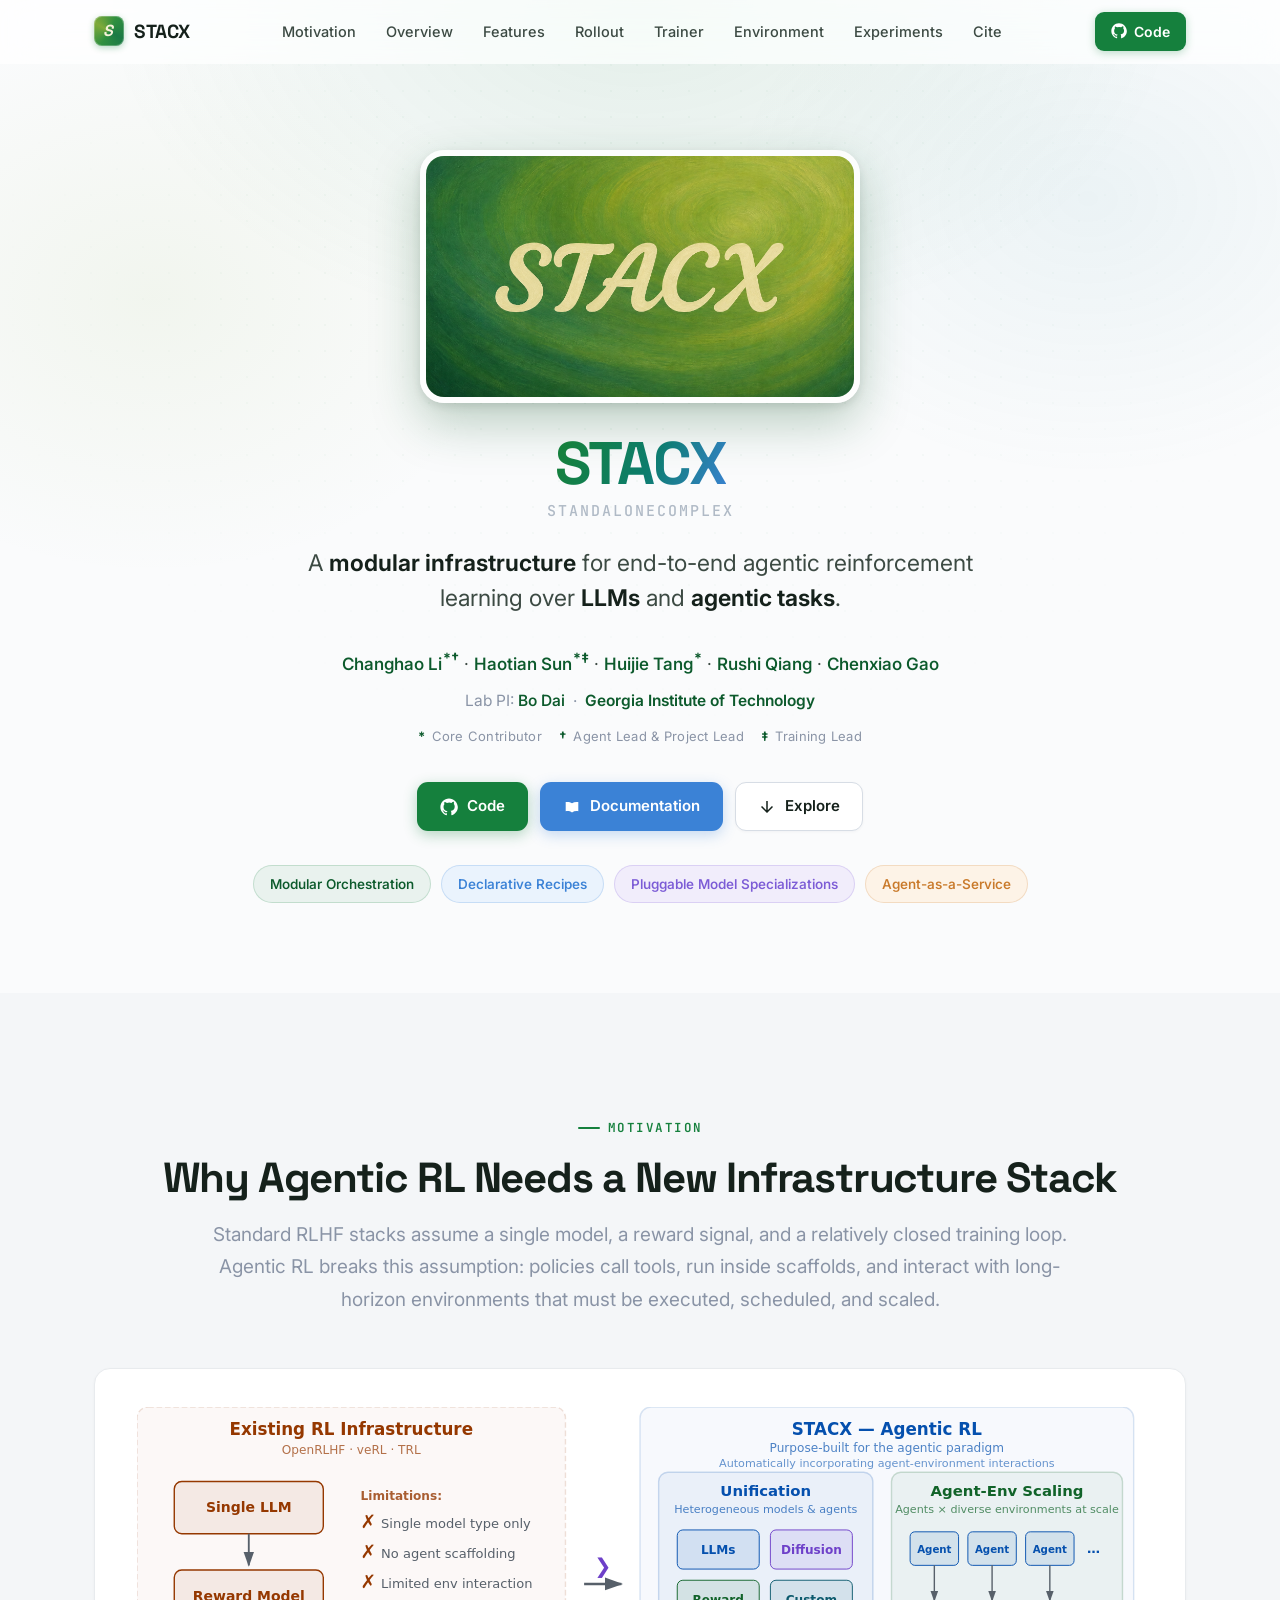
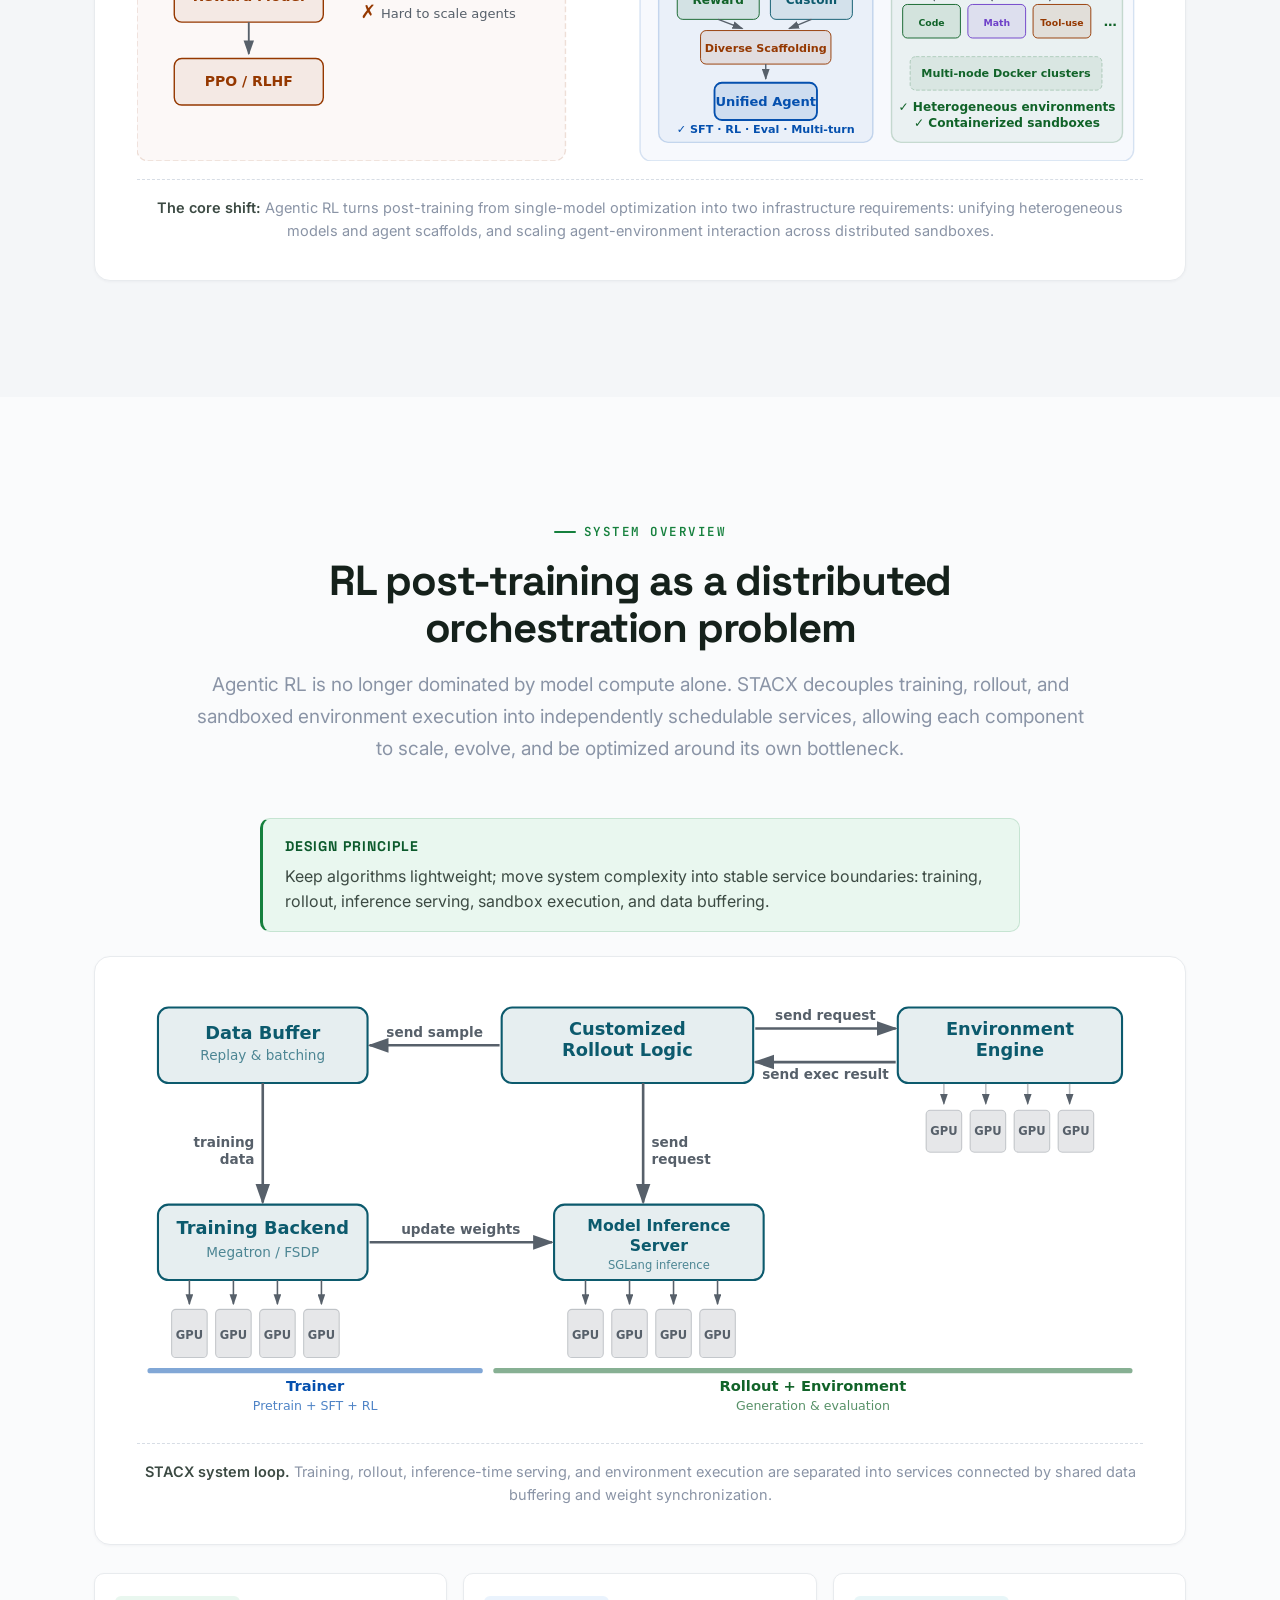
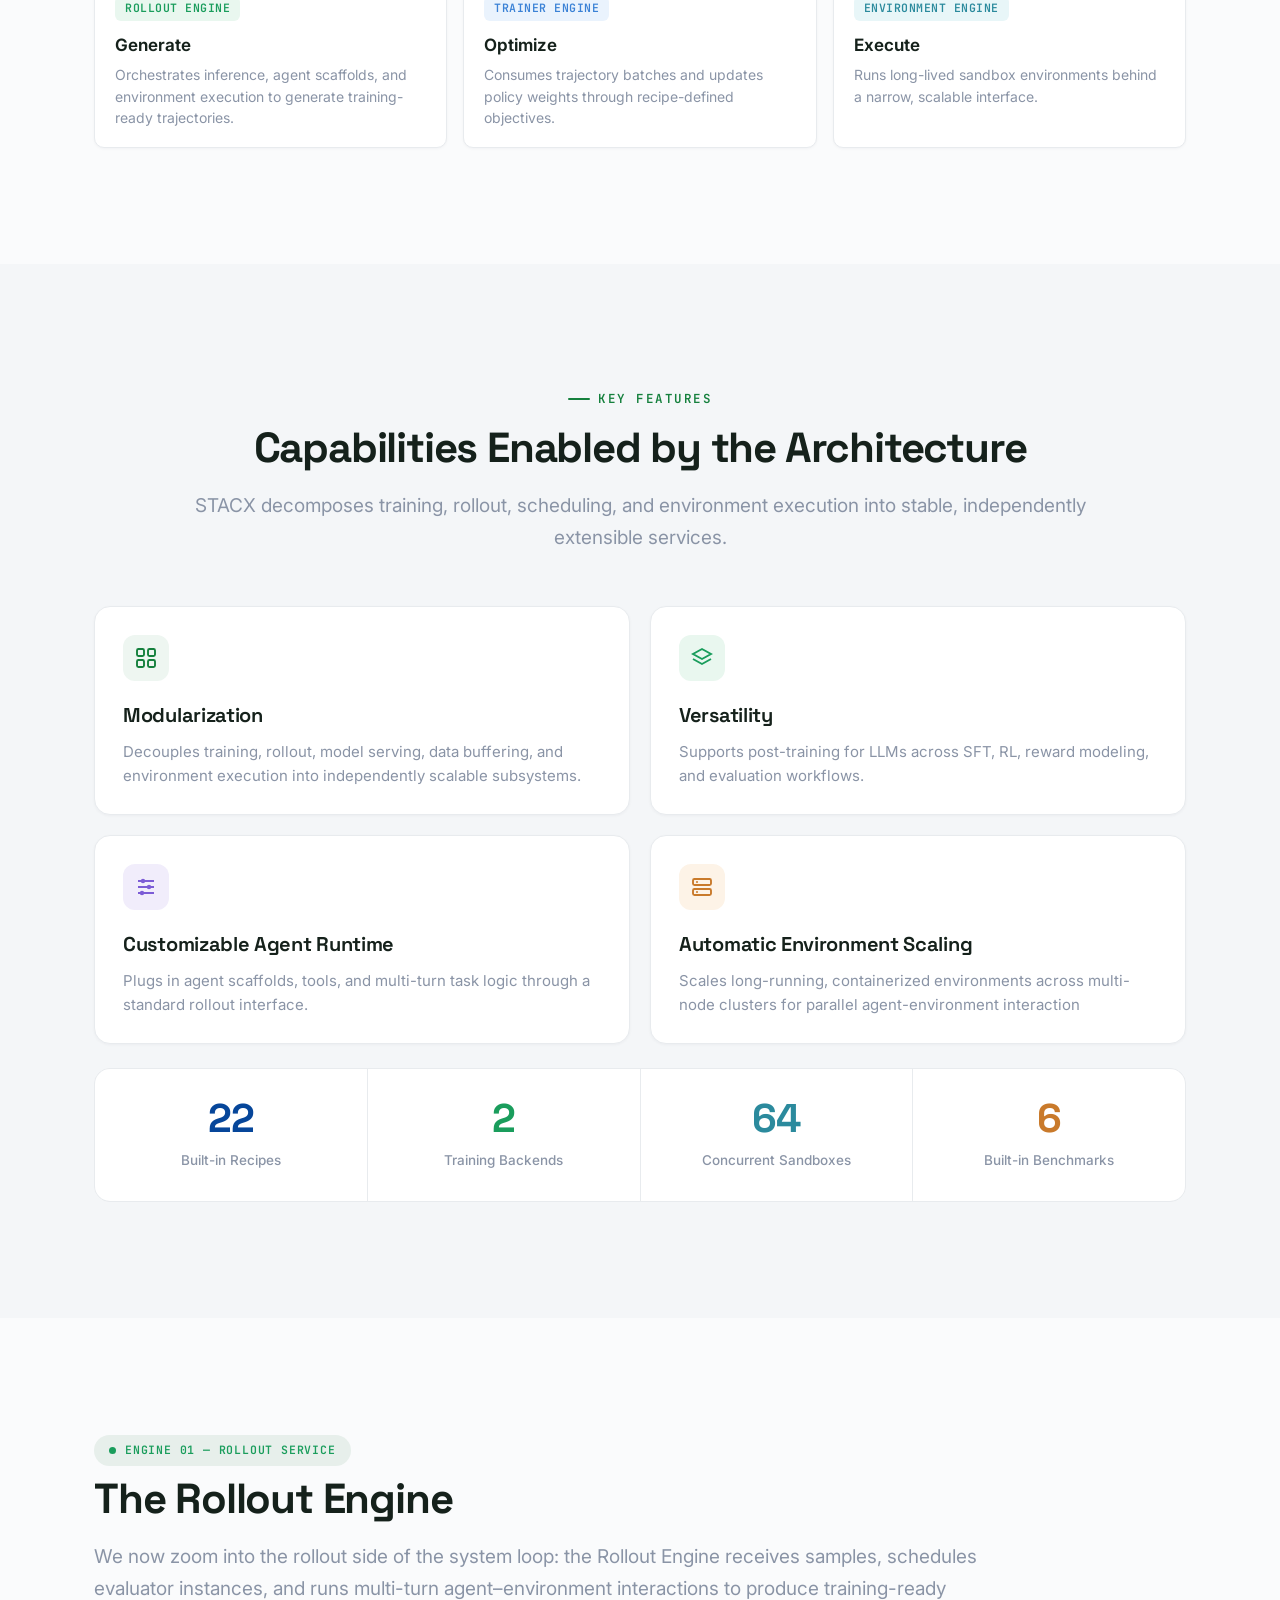
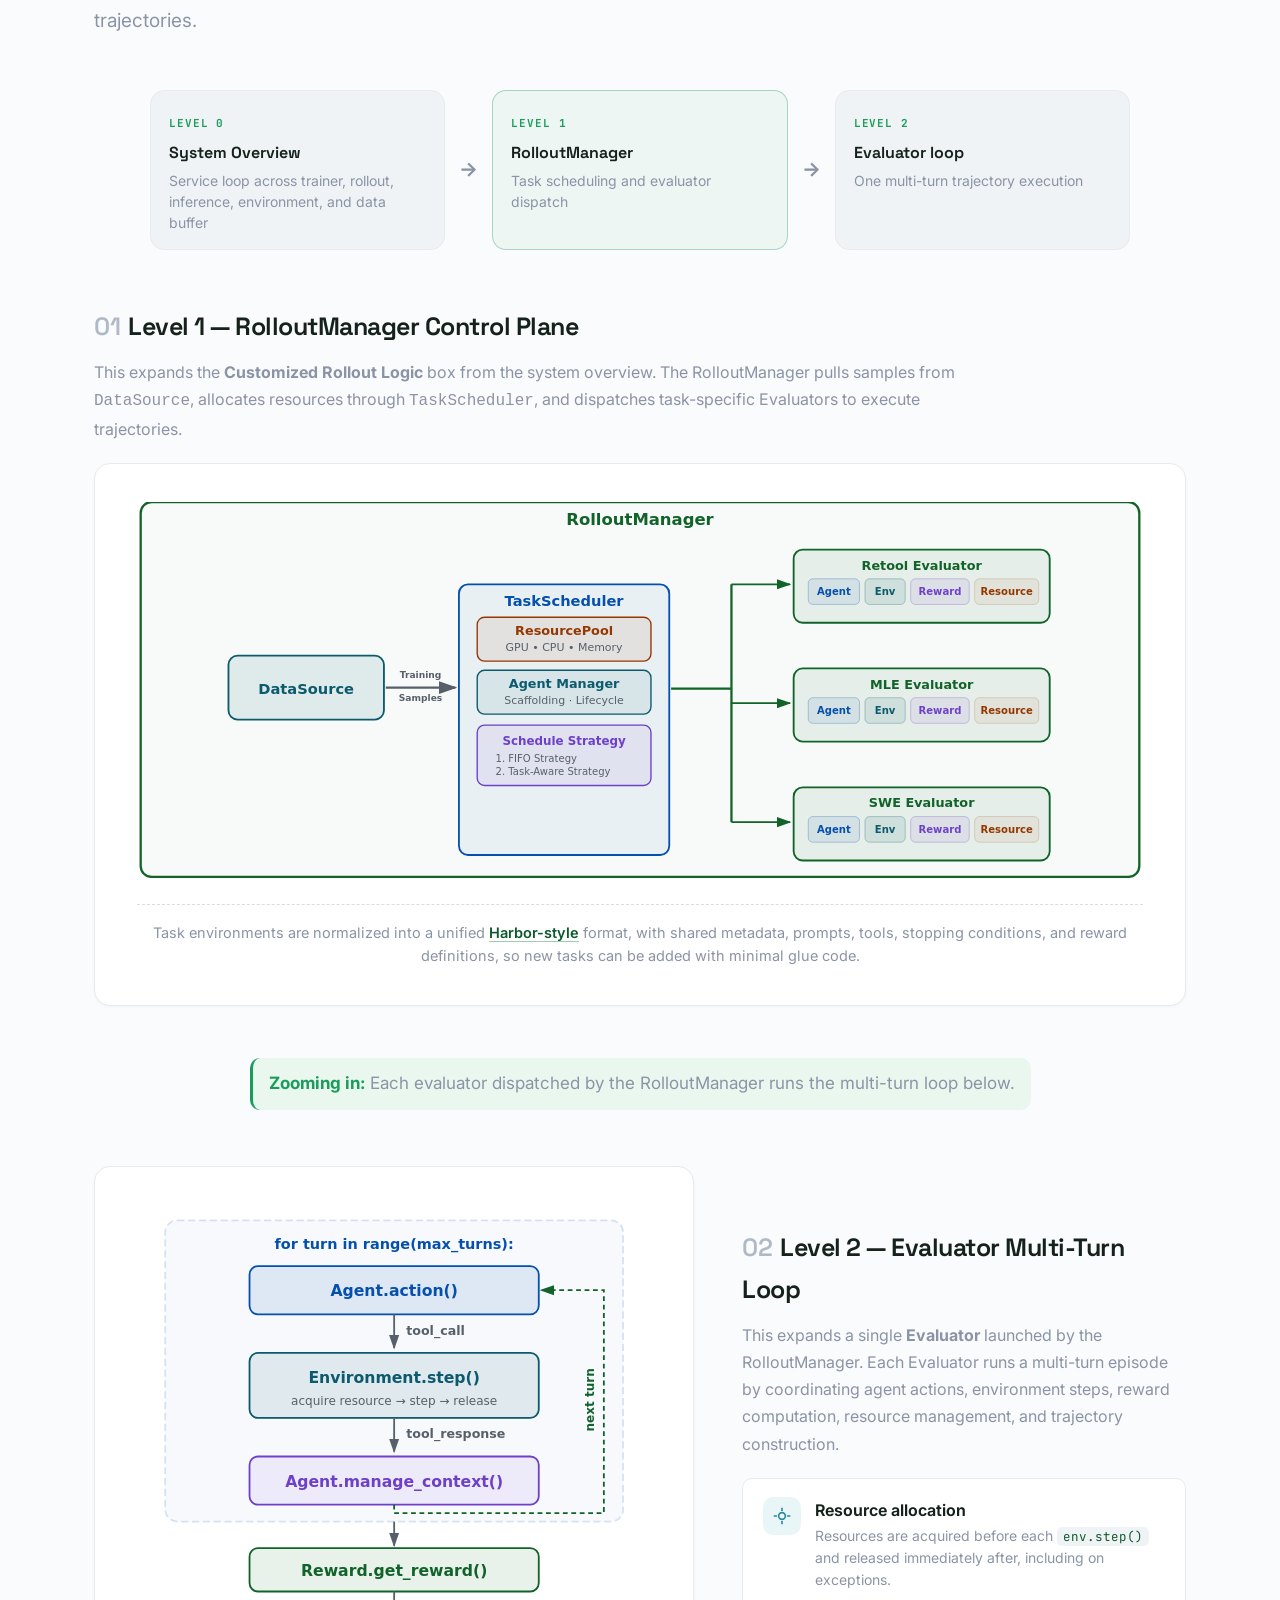
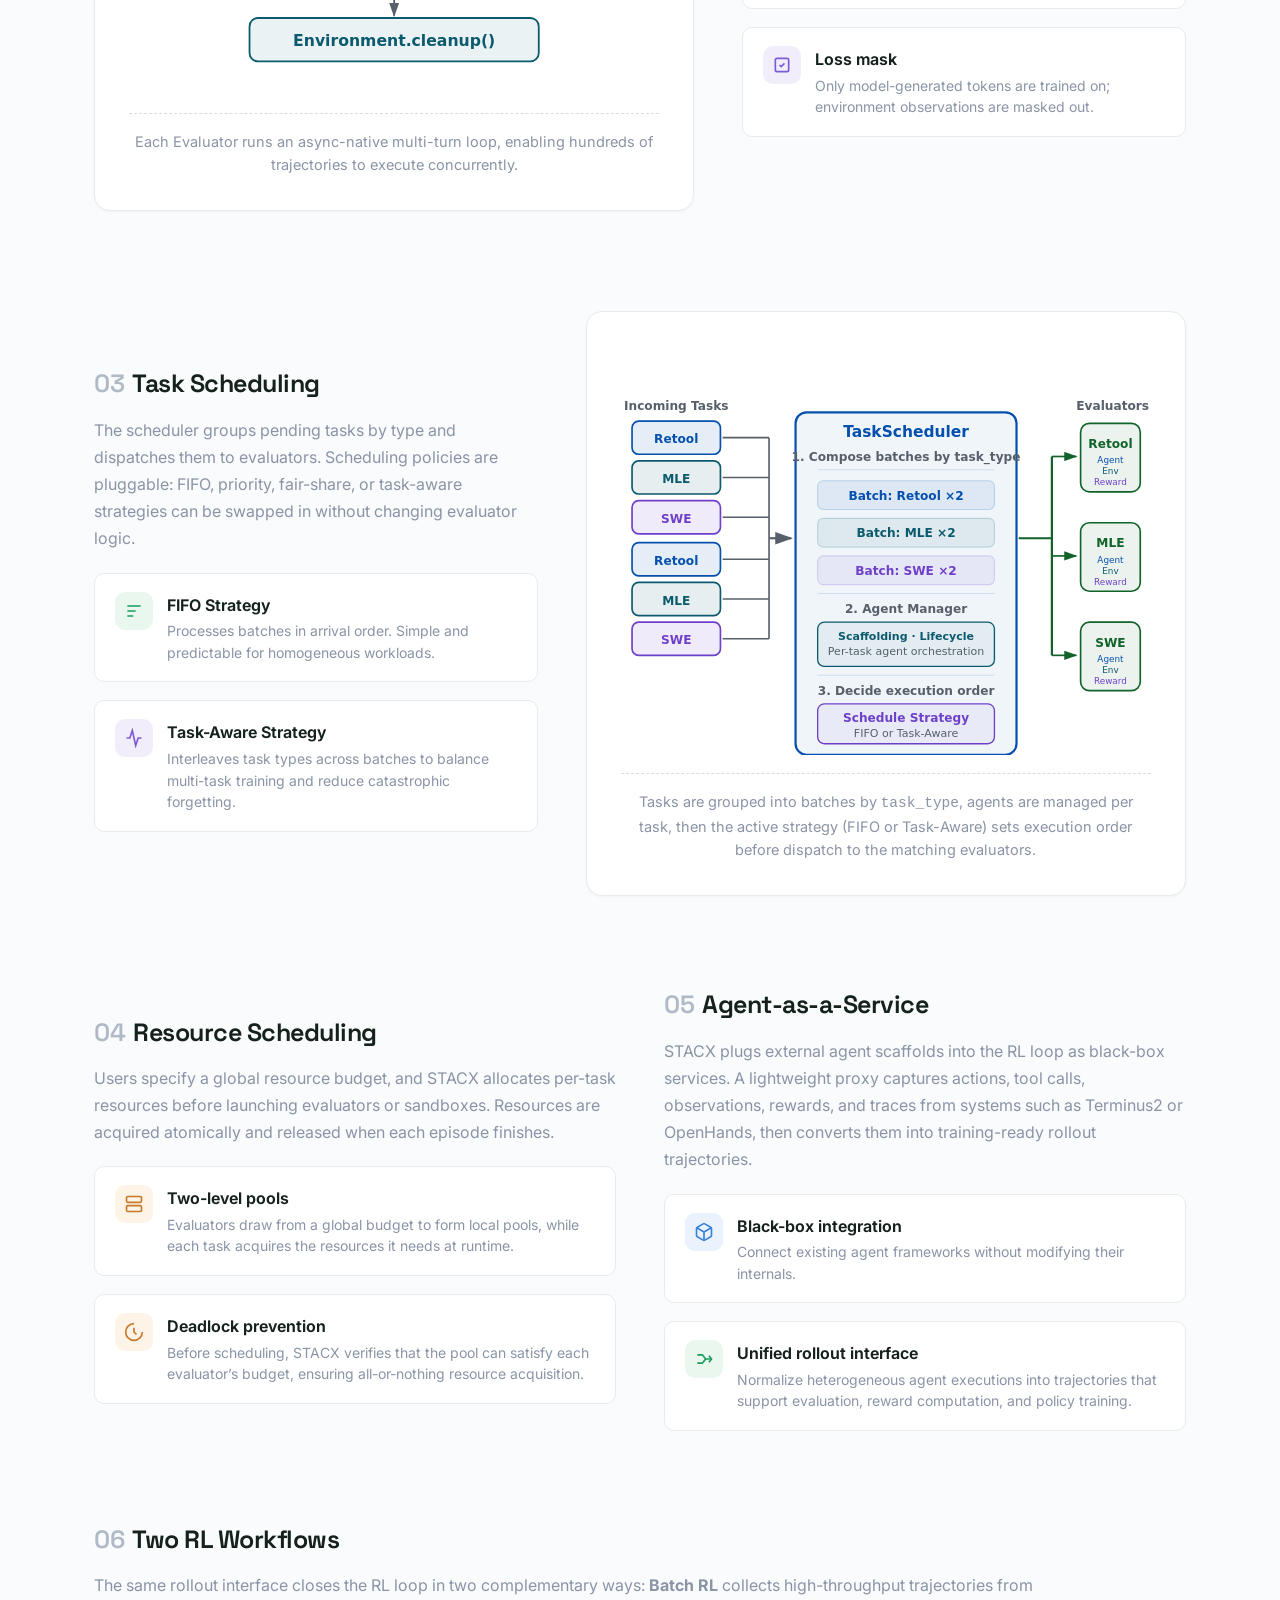
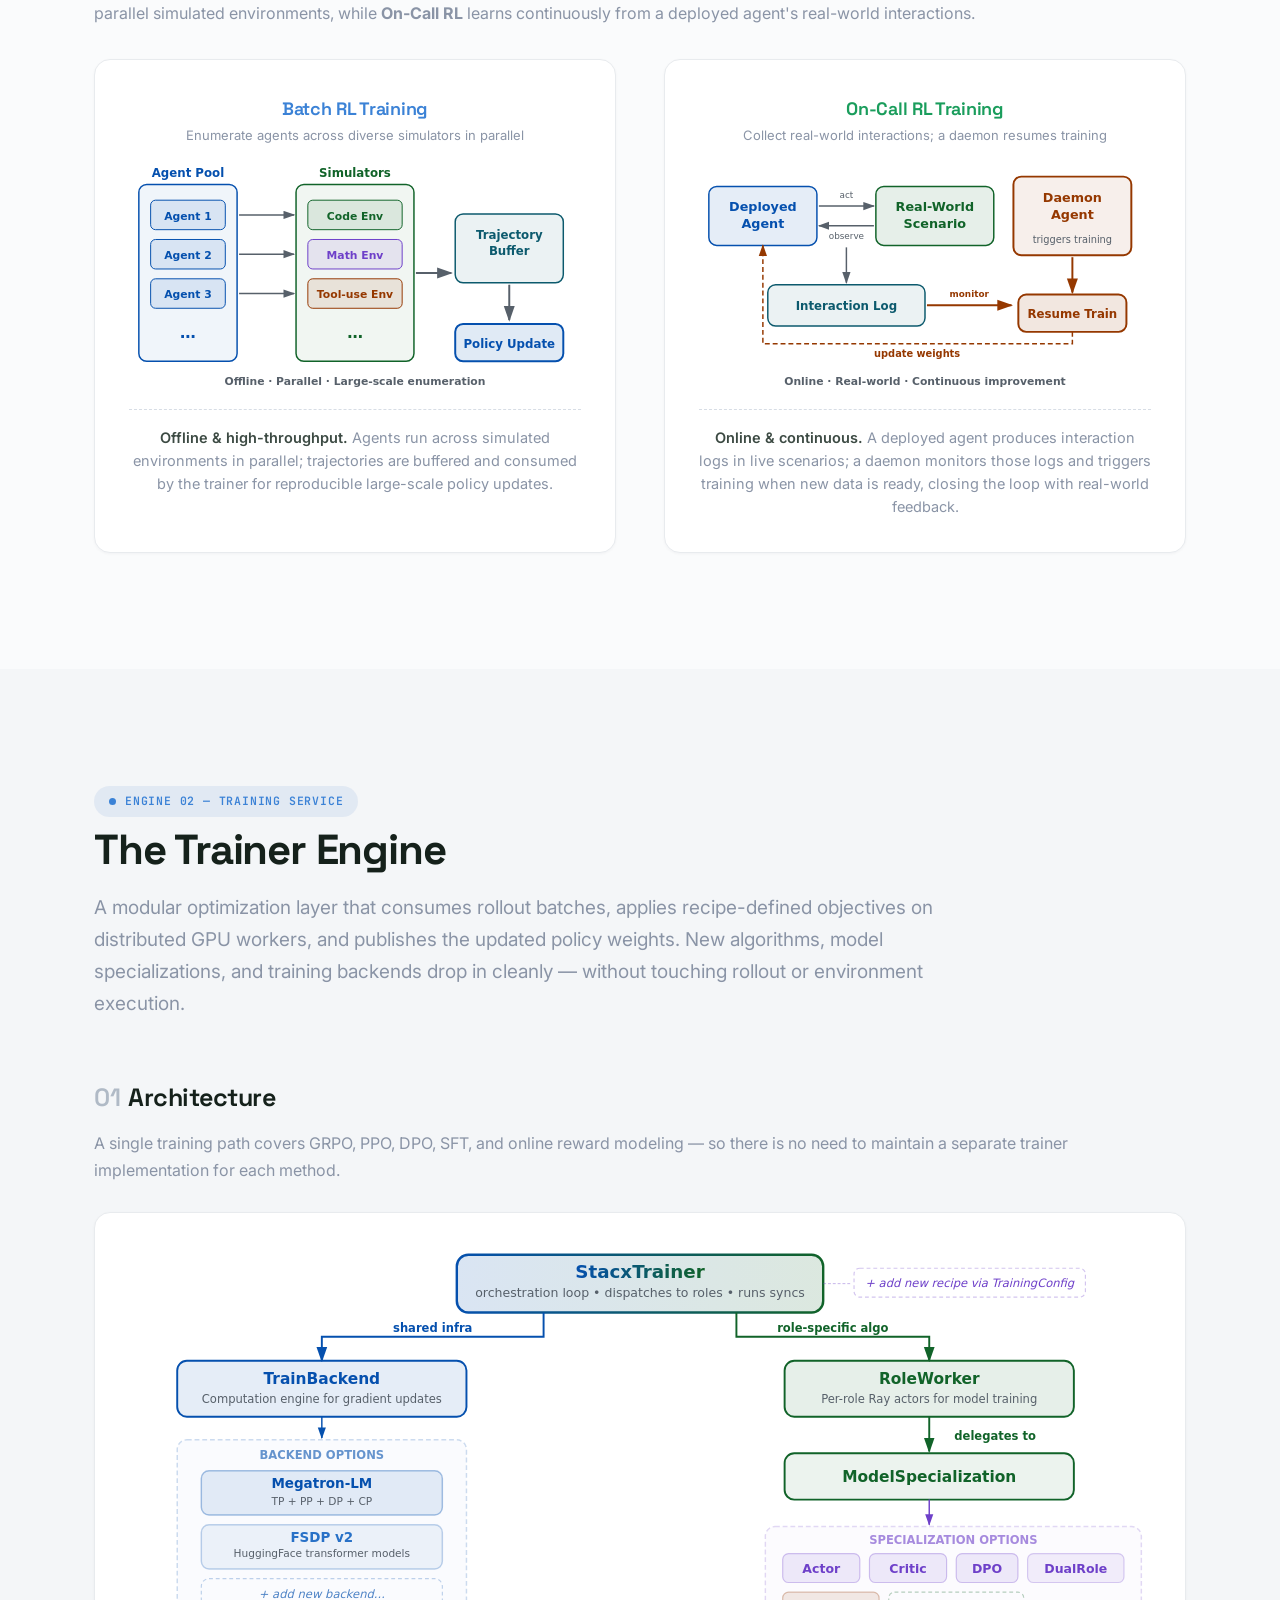
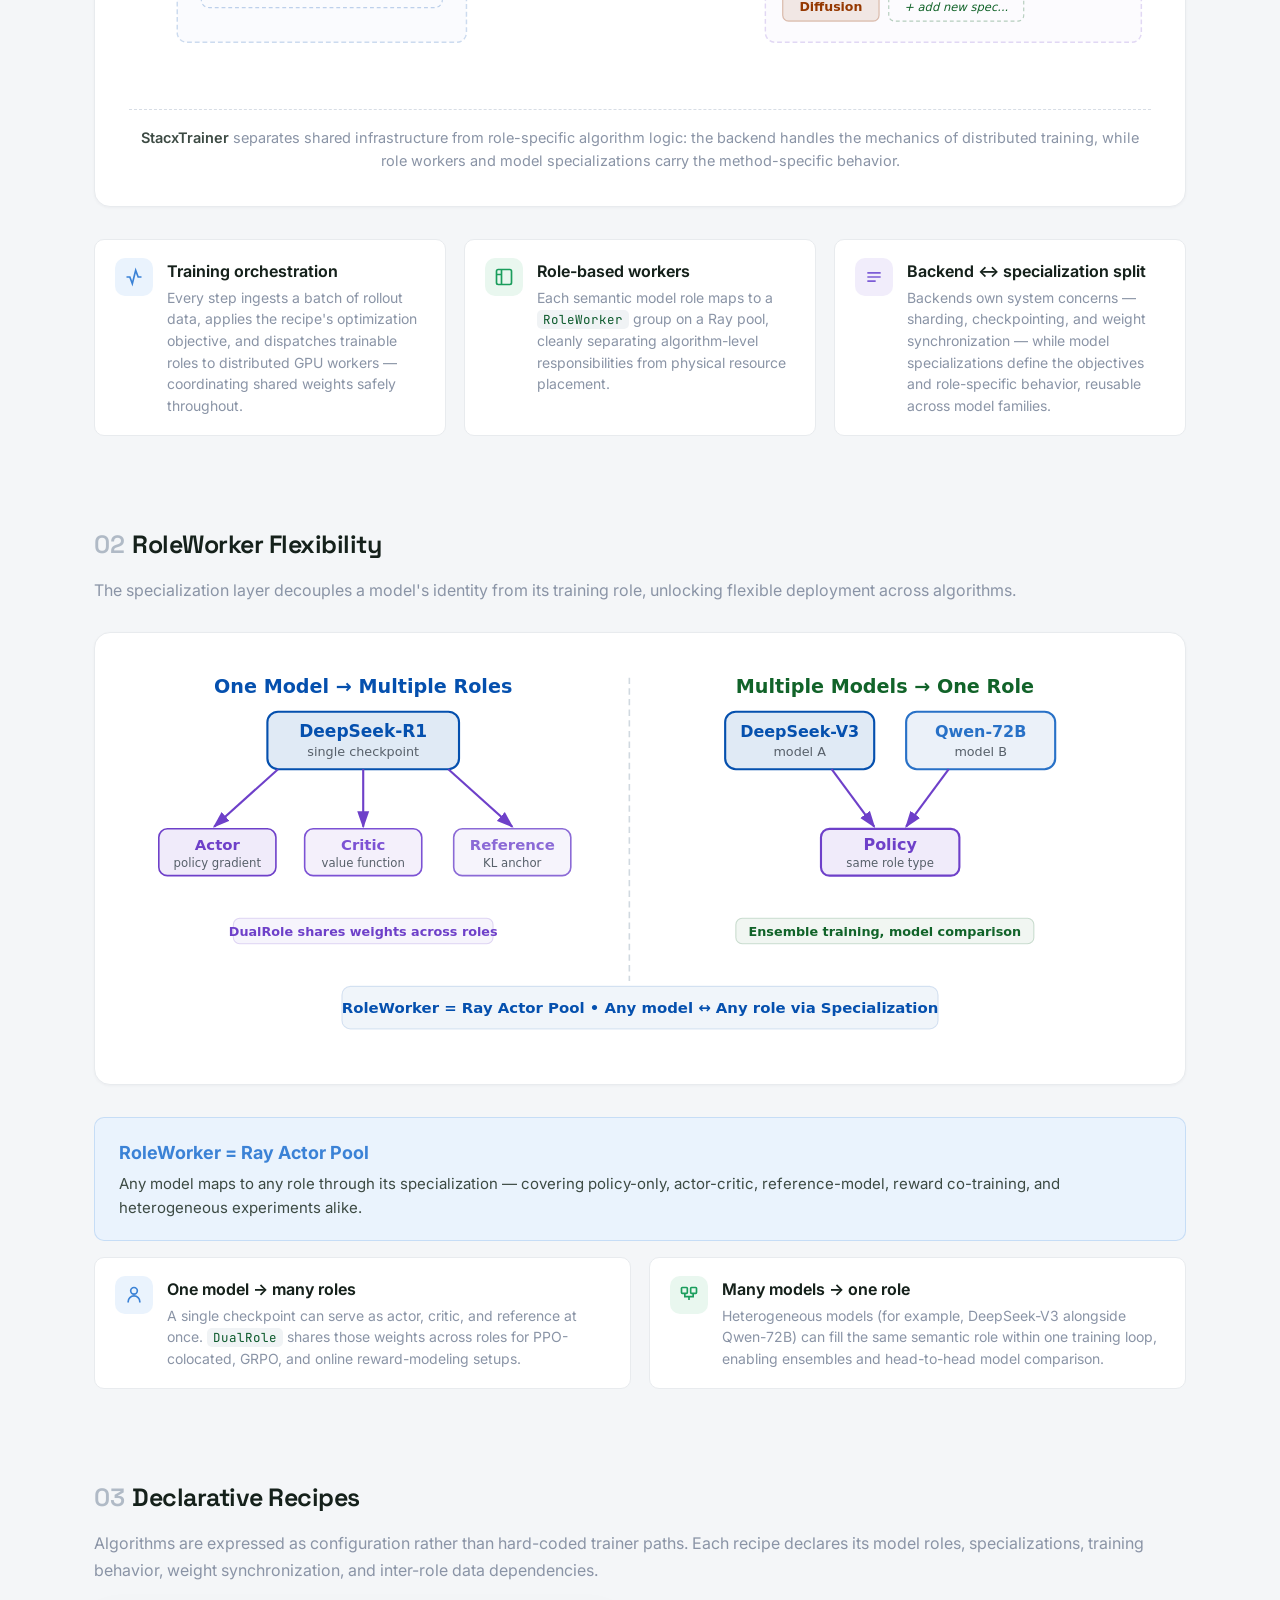
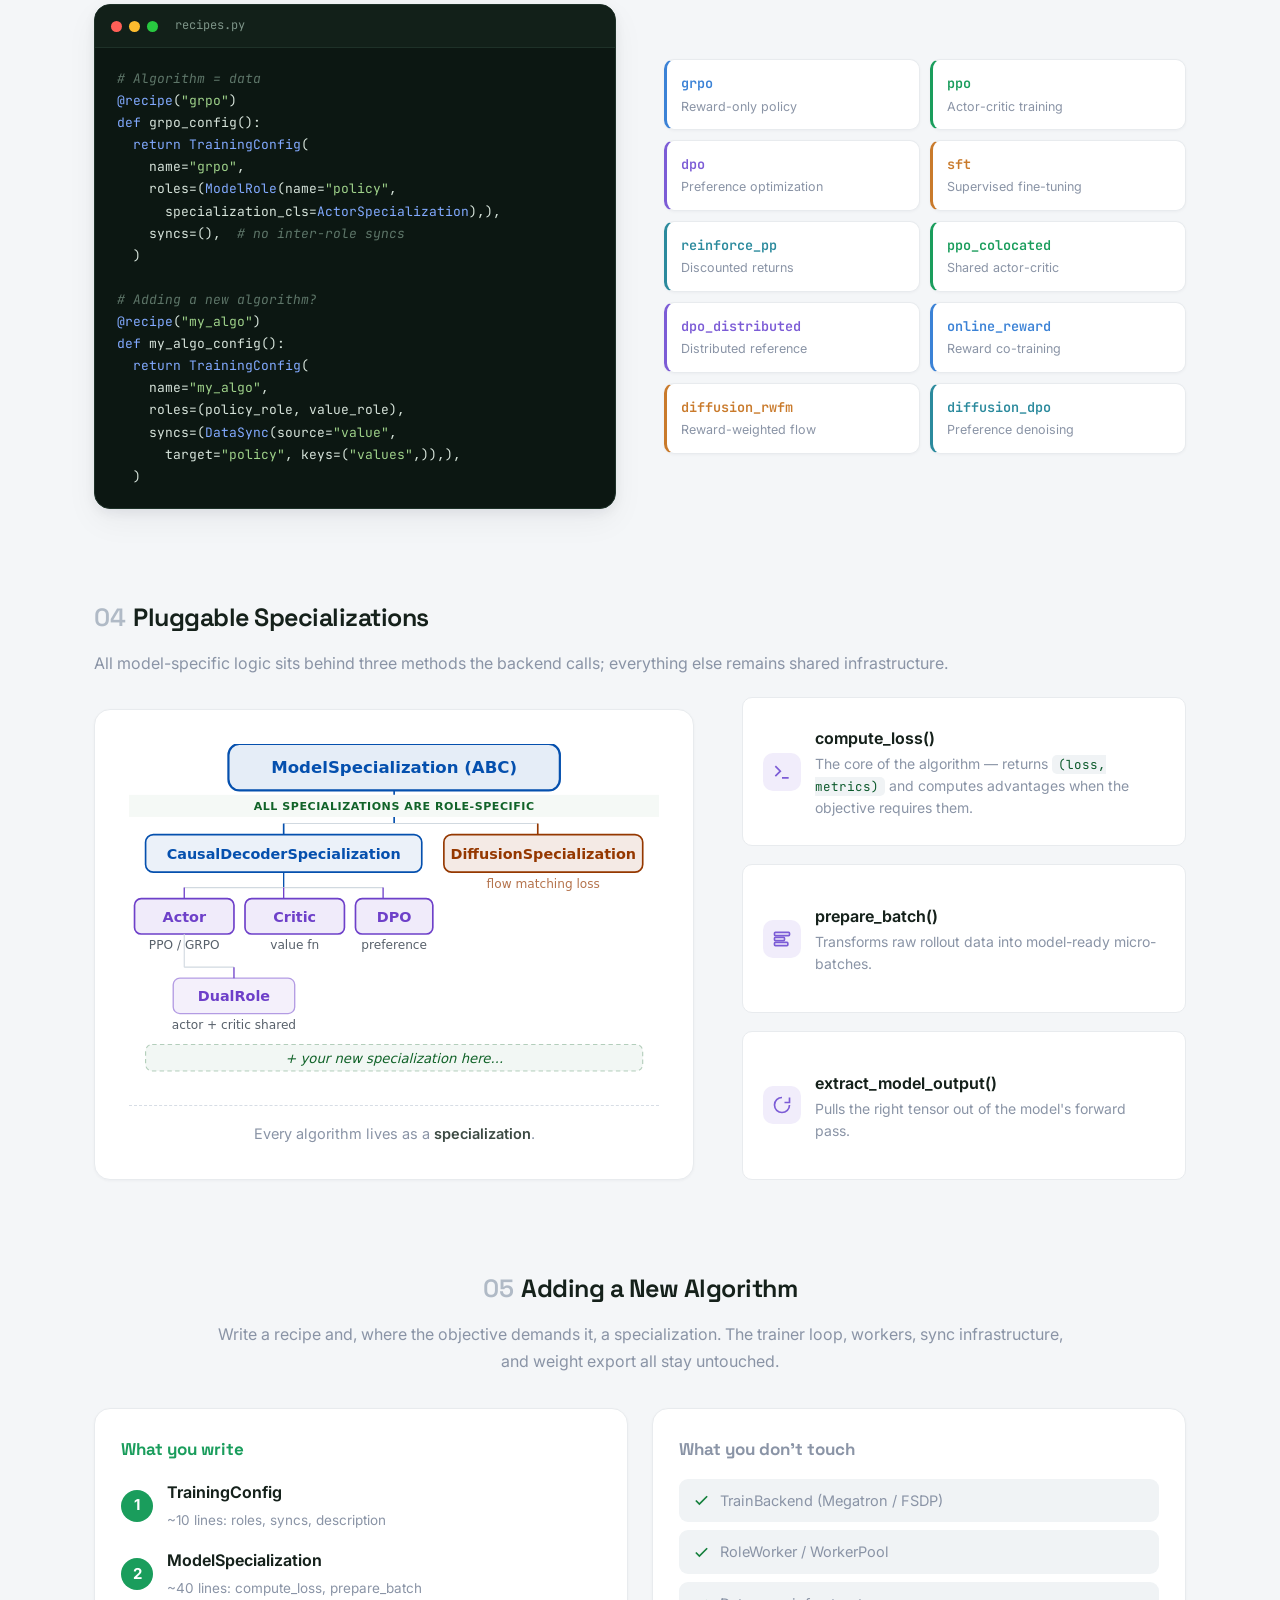
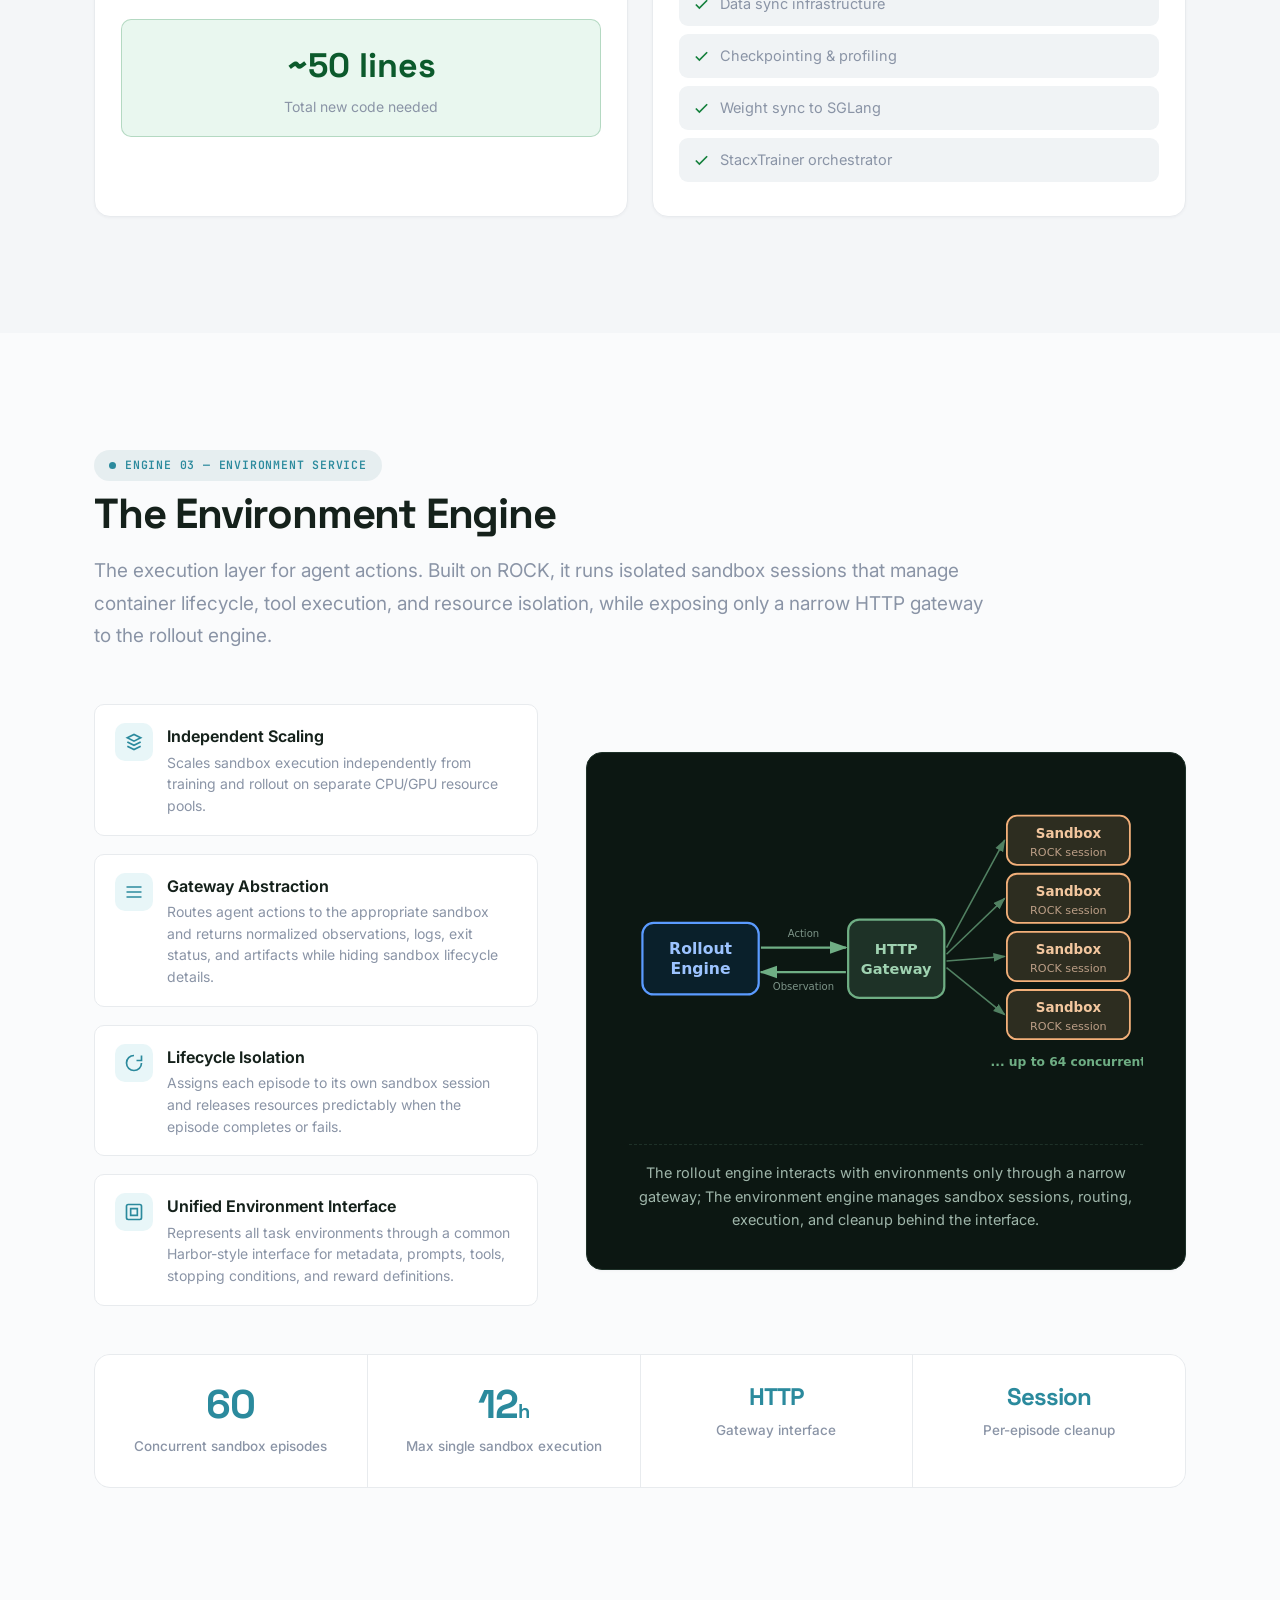
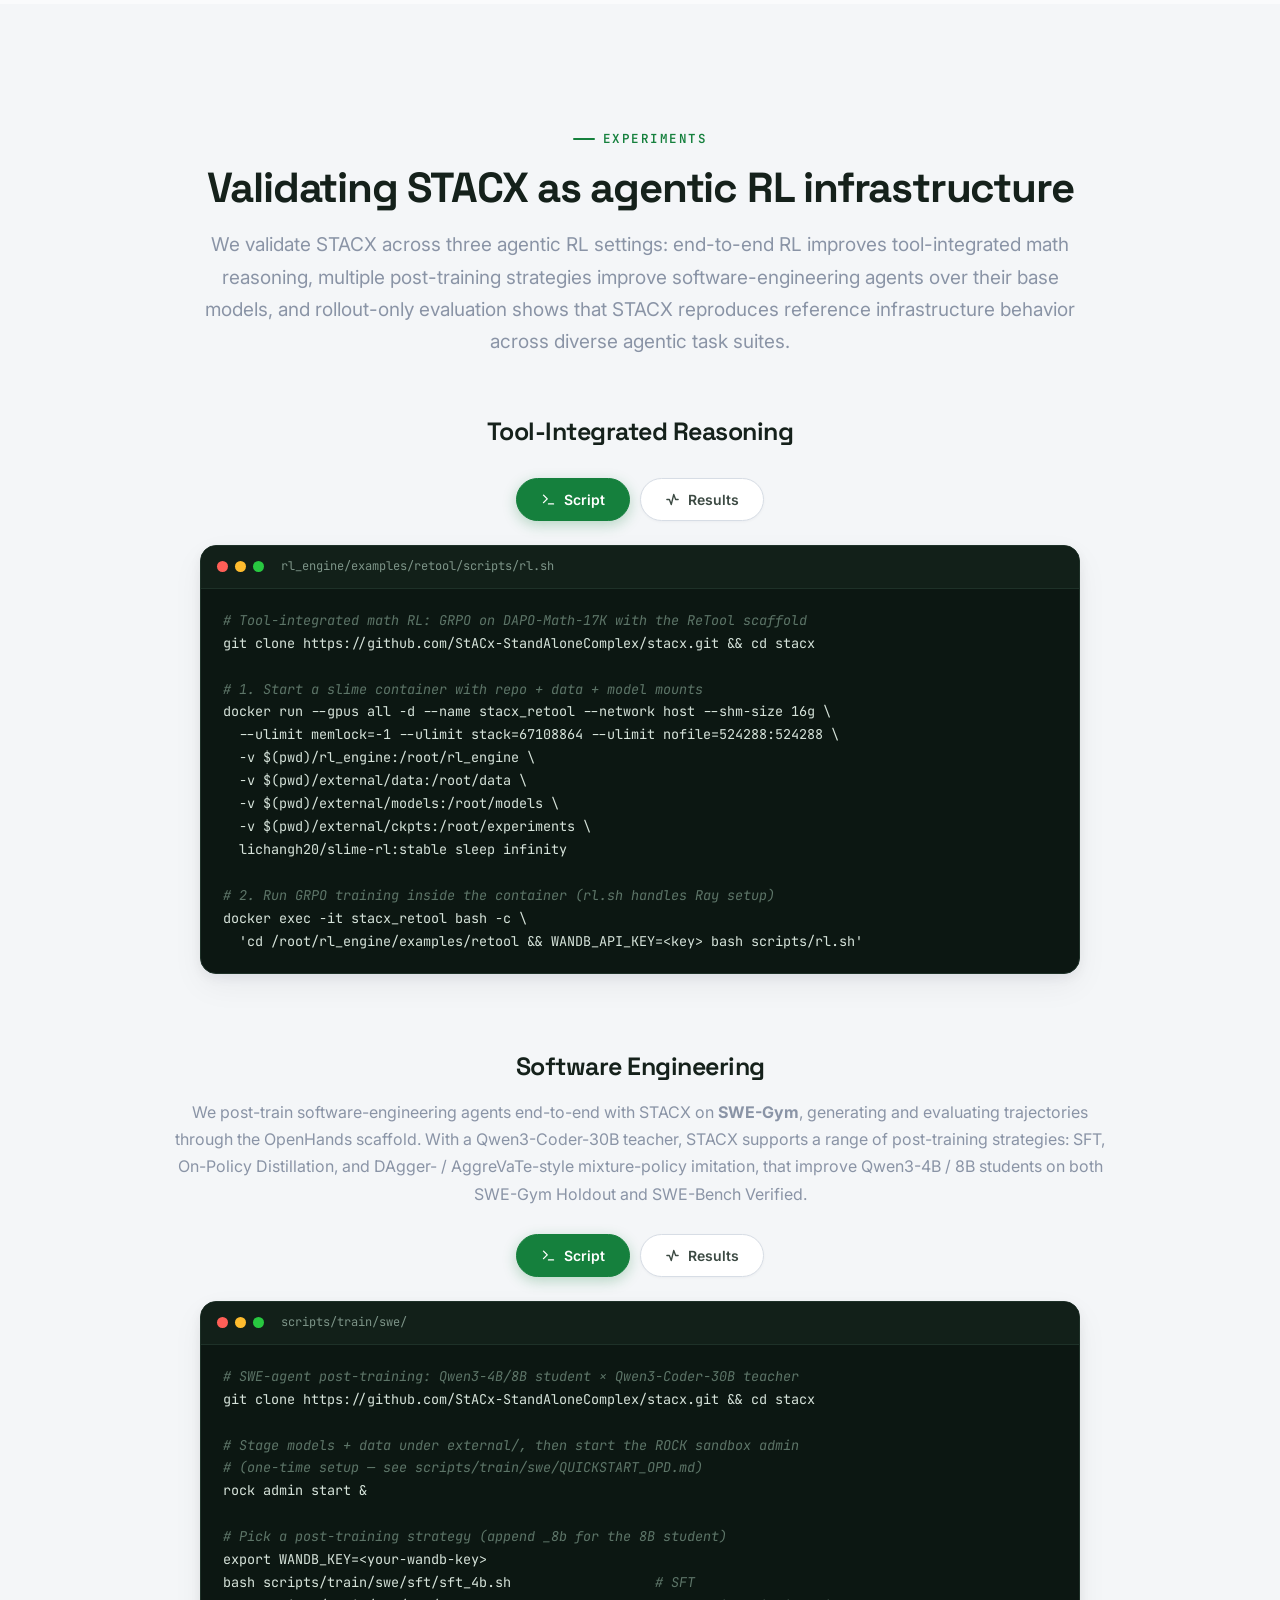
==== index.html @ 9be197c3 "Initial commit" ====
<!DOCTYPE html>
<html lang="en">
<head>
  <meta charset="utf-8">
  <title>STACX</title>
  <meta http-equiv="refresh" content="0; url=web/">
  <link rel="canonical" href="https://stacx-standalonecomplex.github.io/stacx_page/web/">
  <script>location.replace("web/" + location.search + location.hash);</script>
</head>
<body>
  <p>Redirecting to the <a href="web/">STACX project page</a>&hellip;
     (or jump to the <a href="docs/">documentation</a>)</p>
</body>
</html>
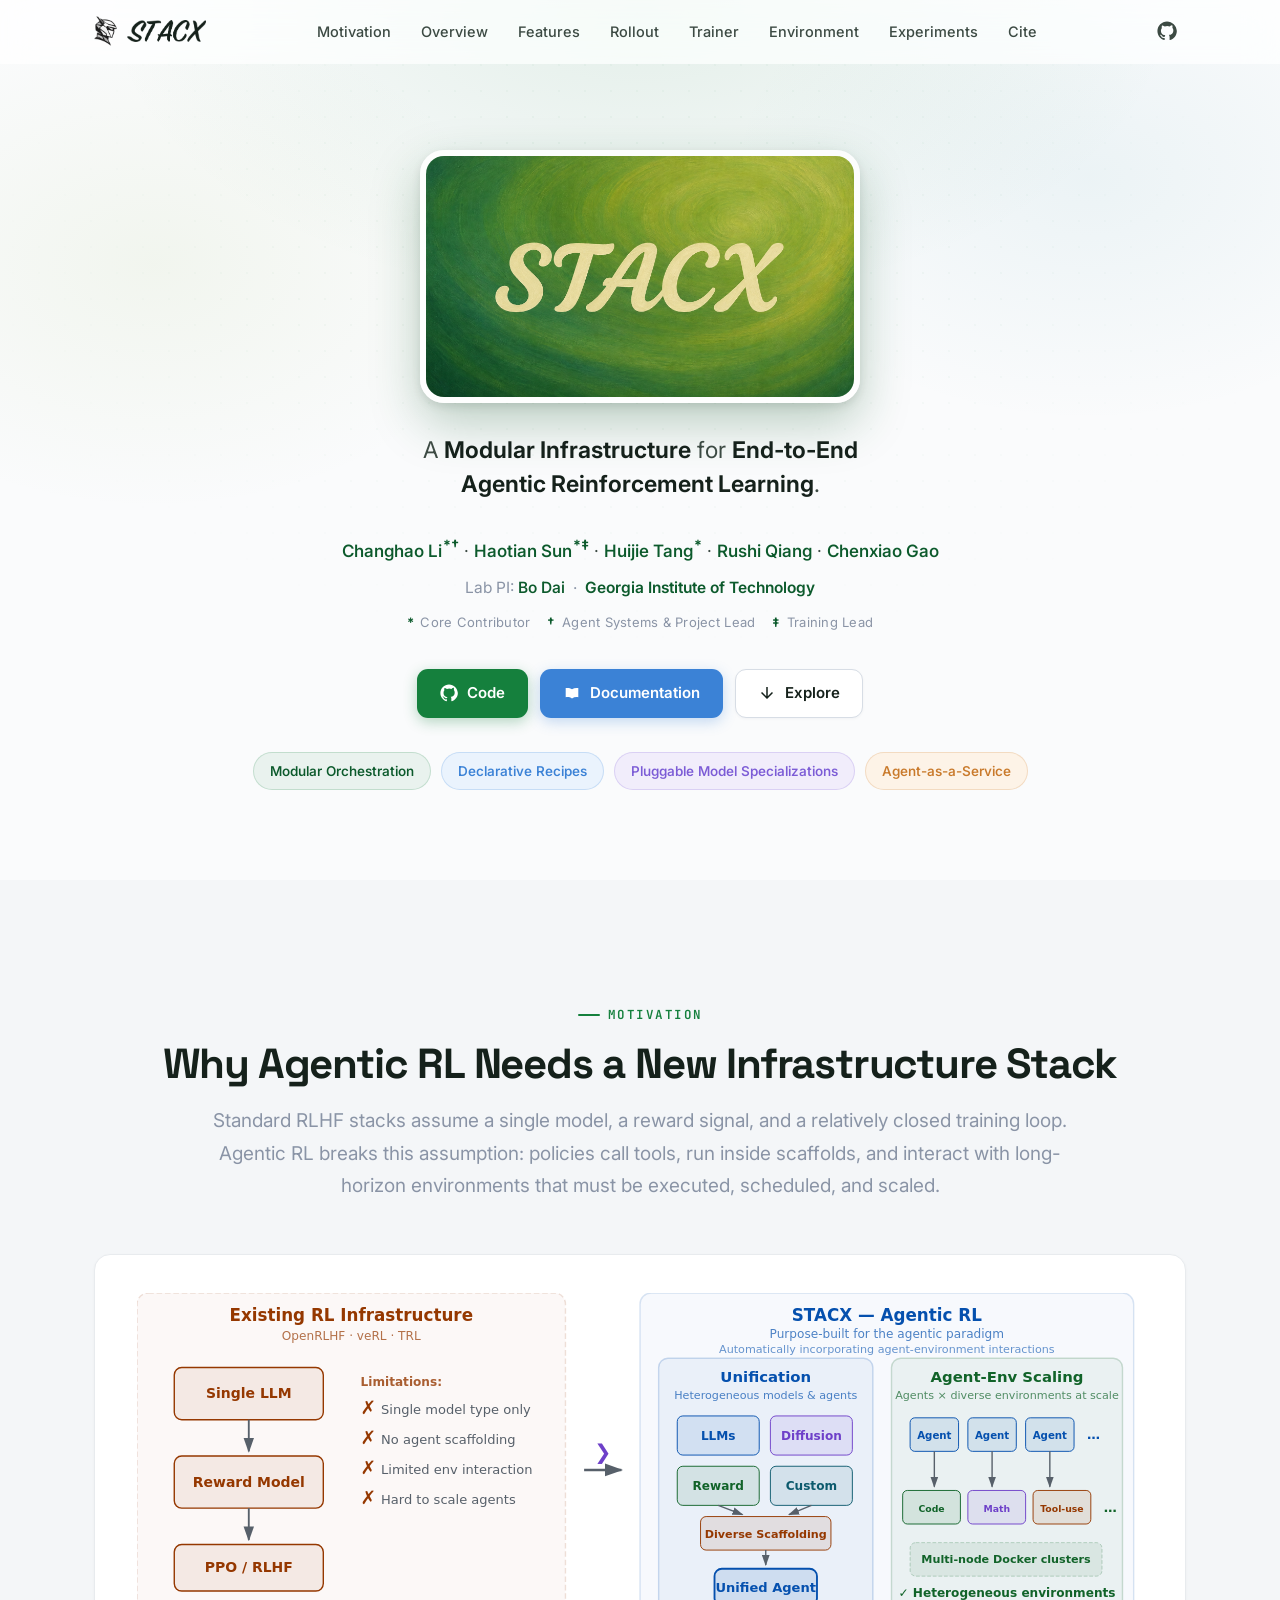
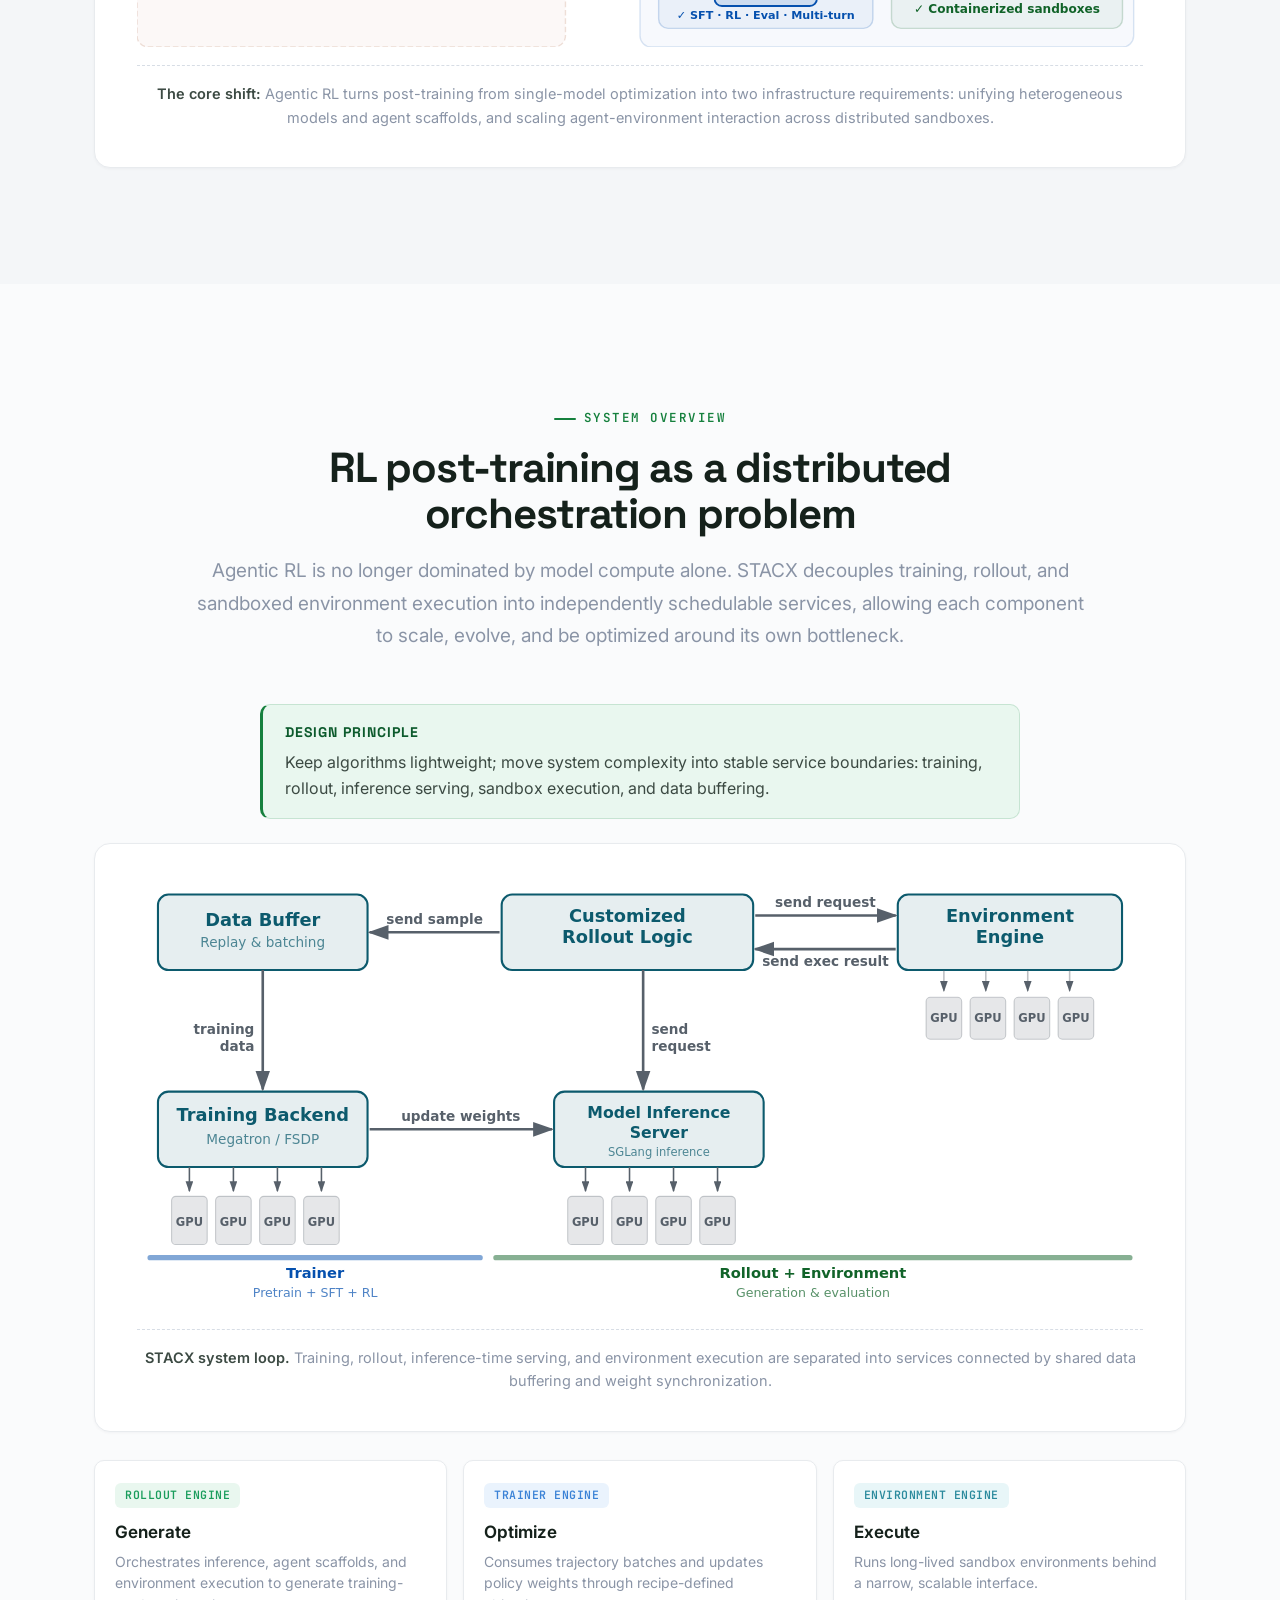
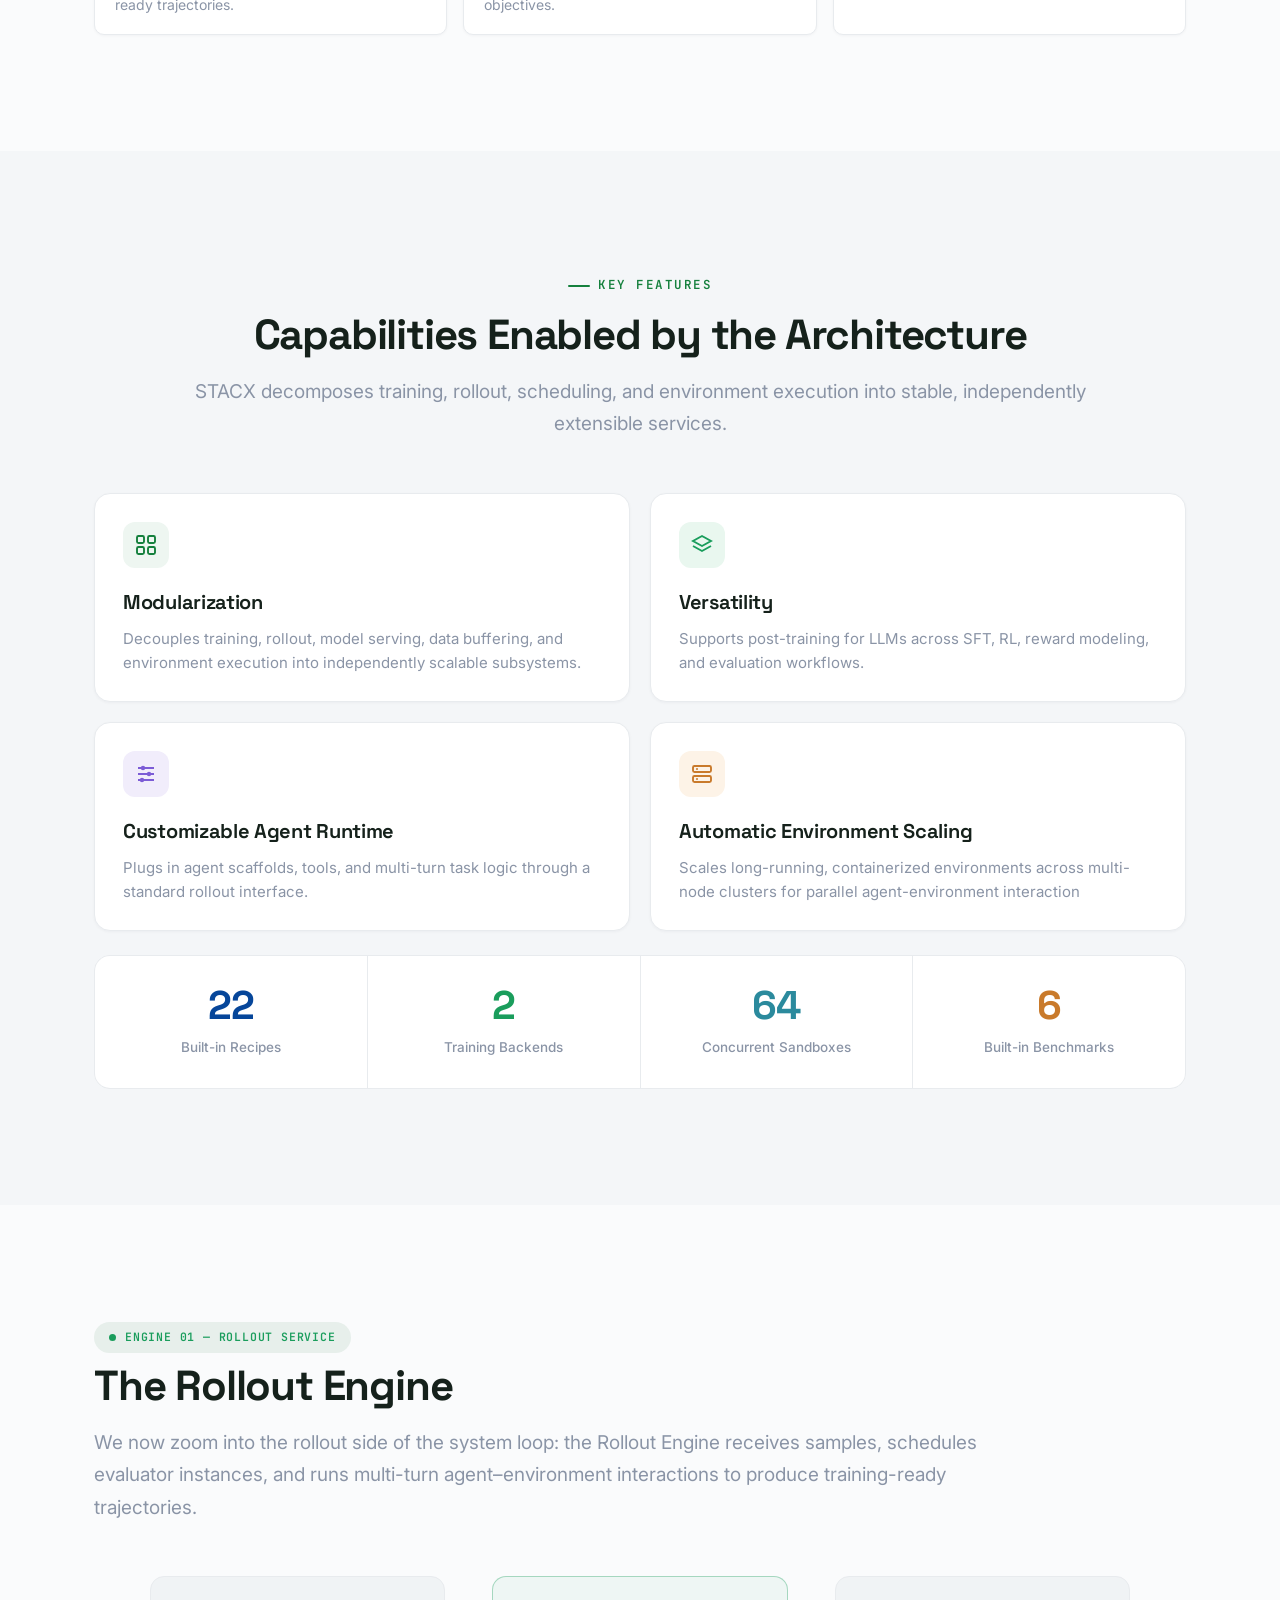
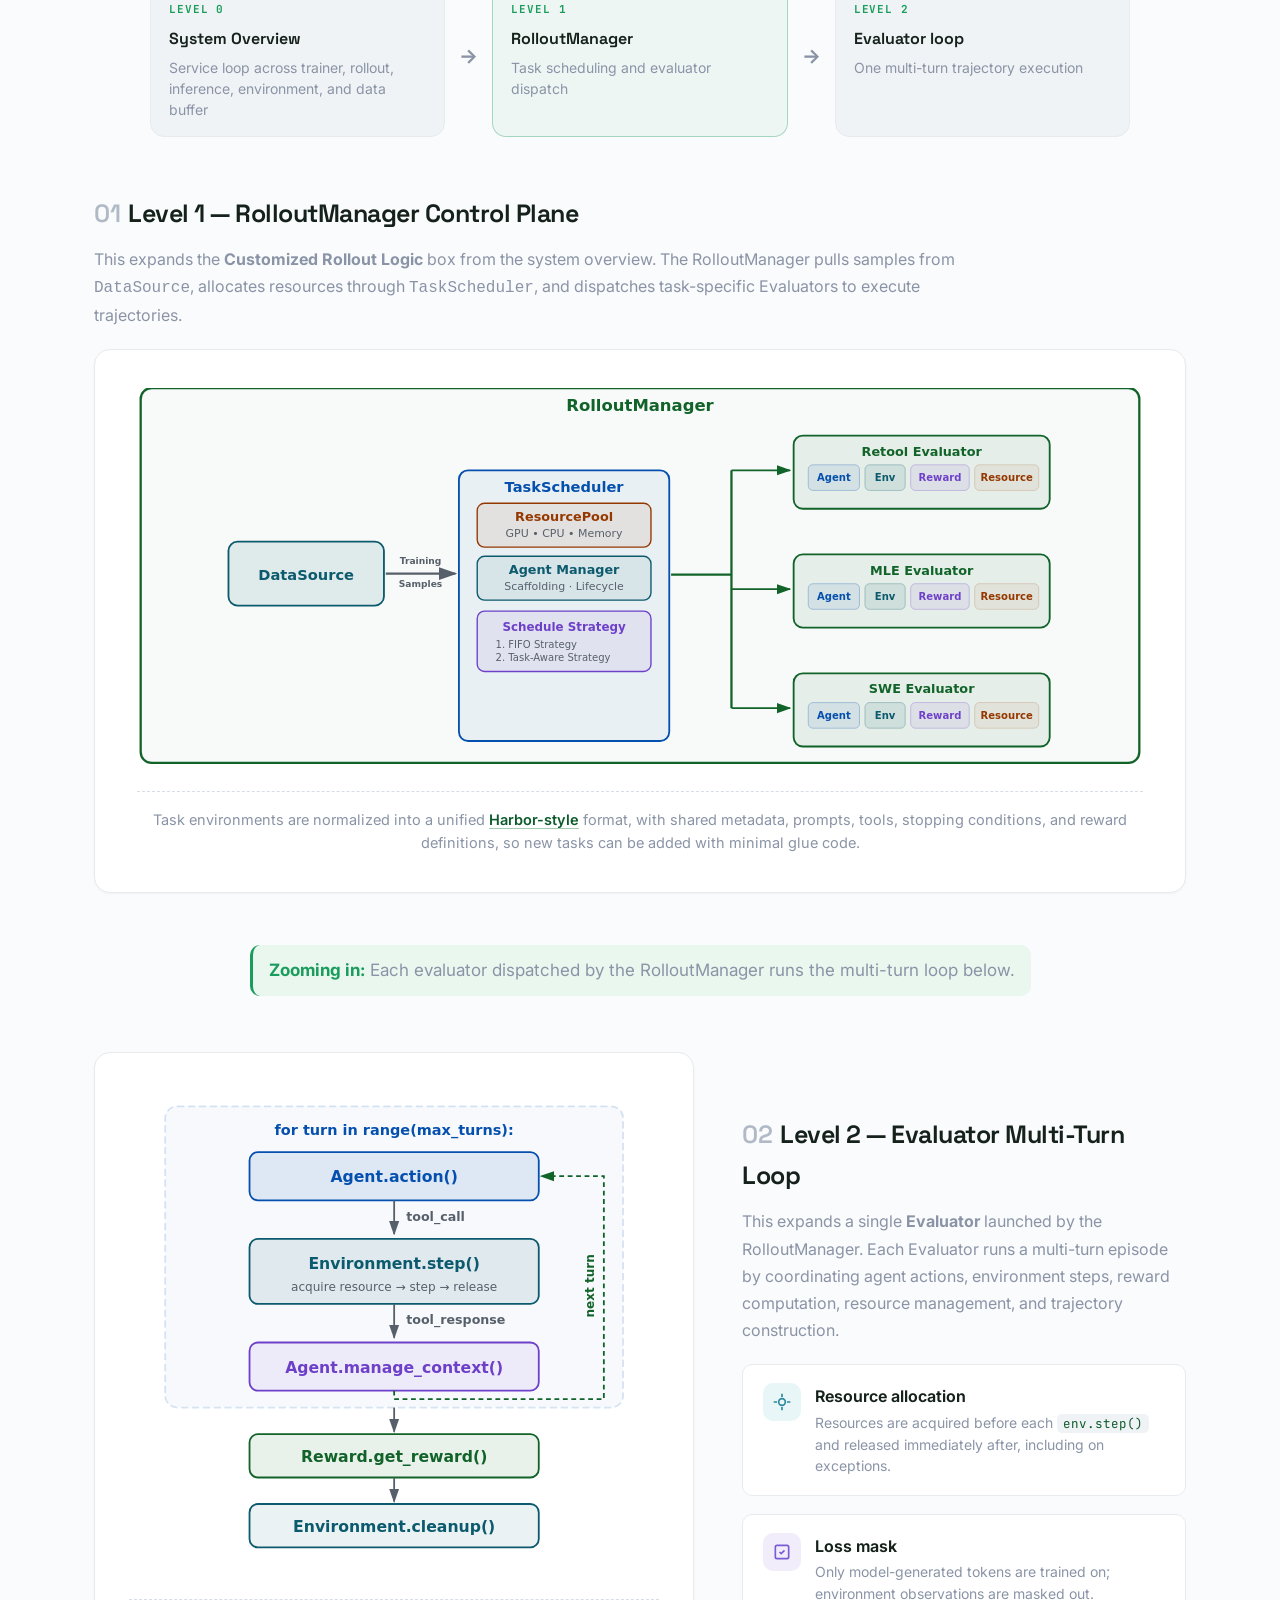
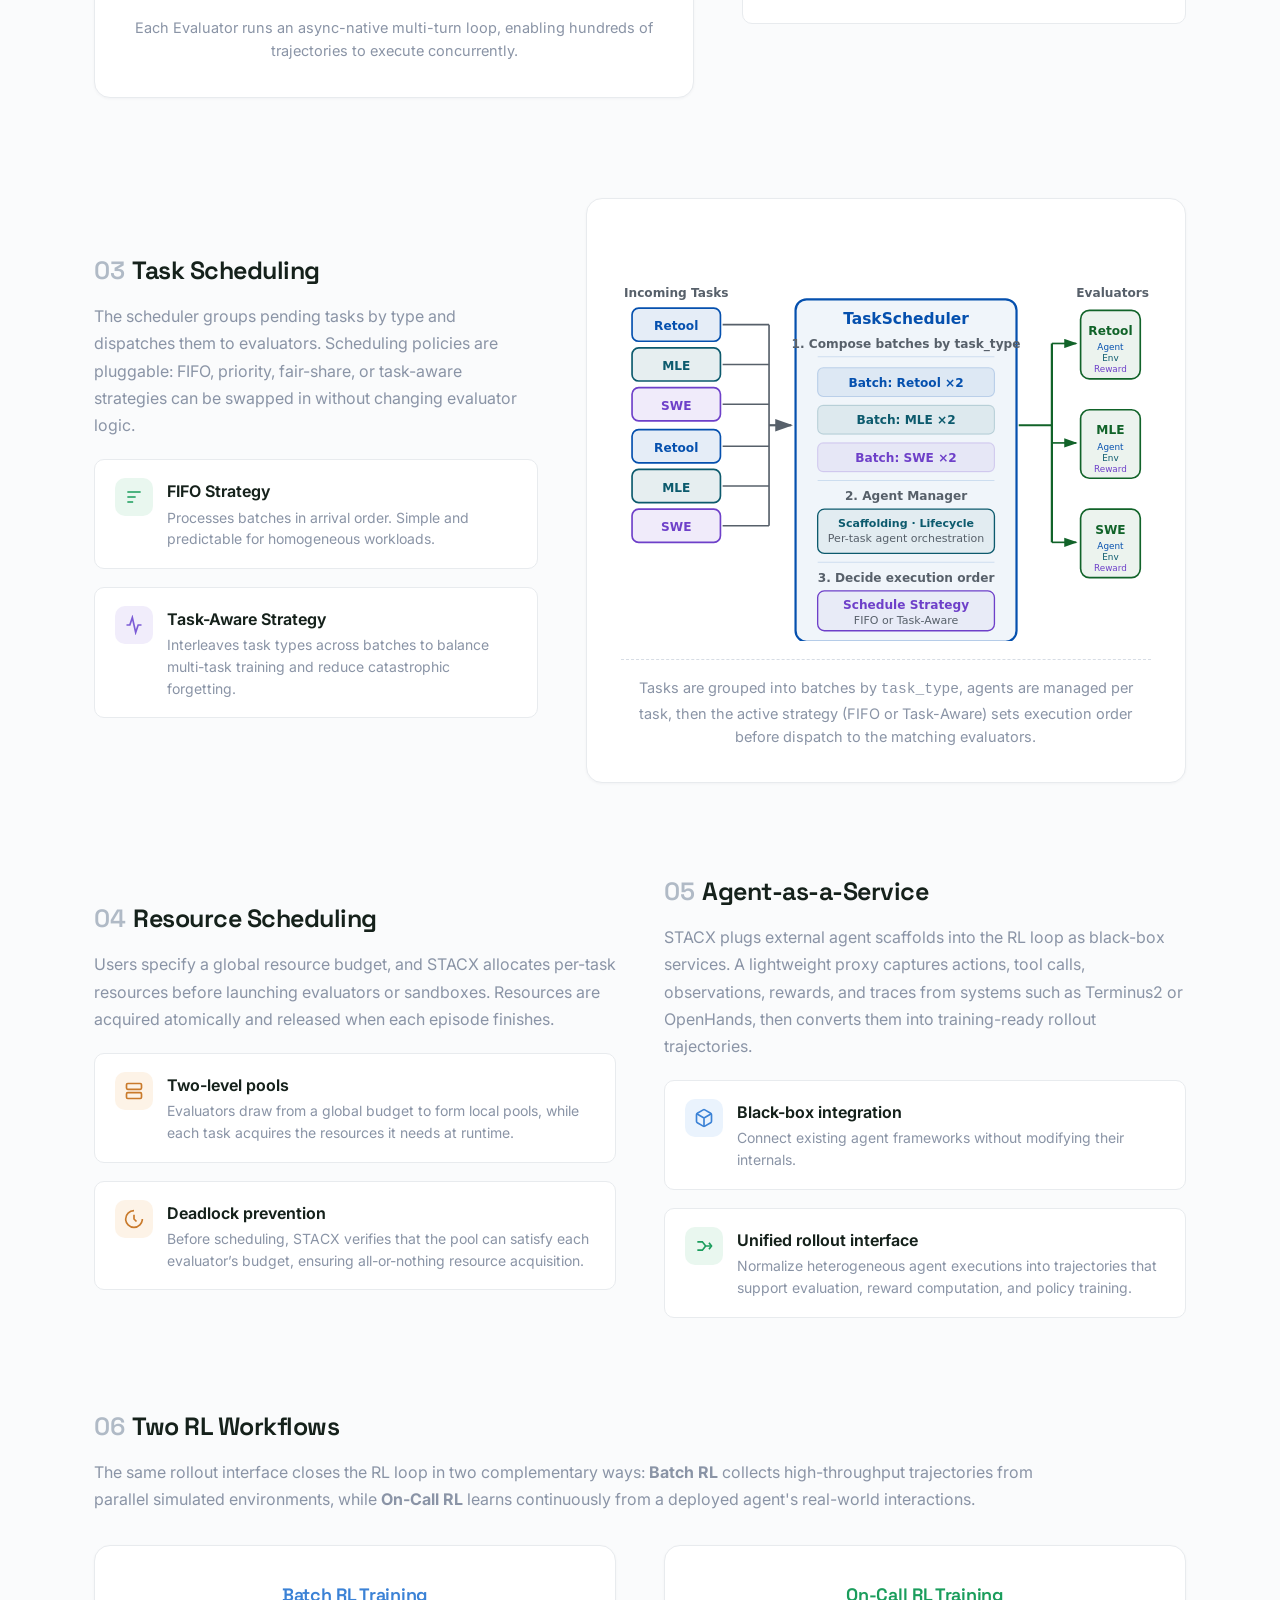
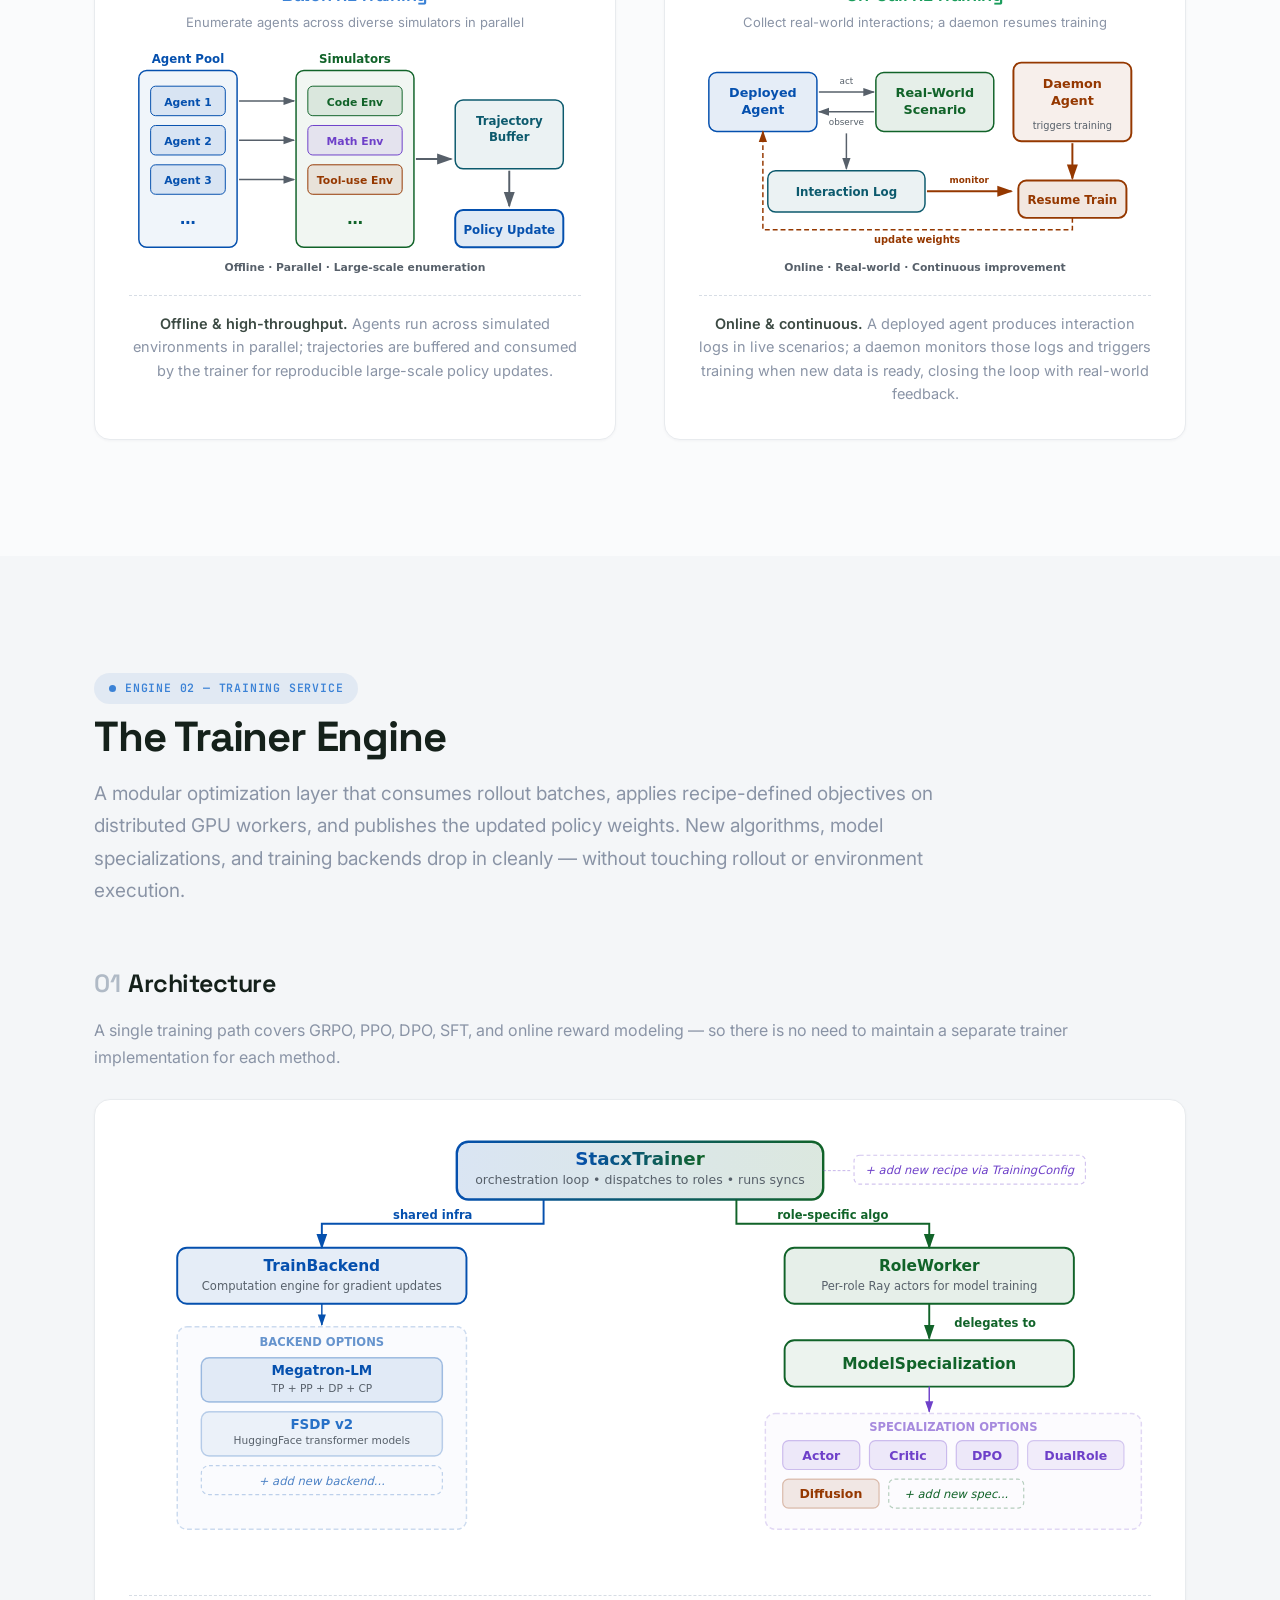
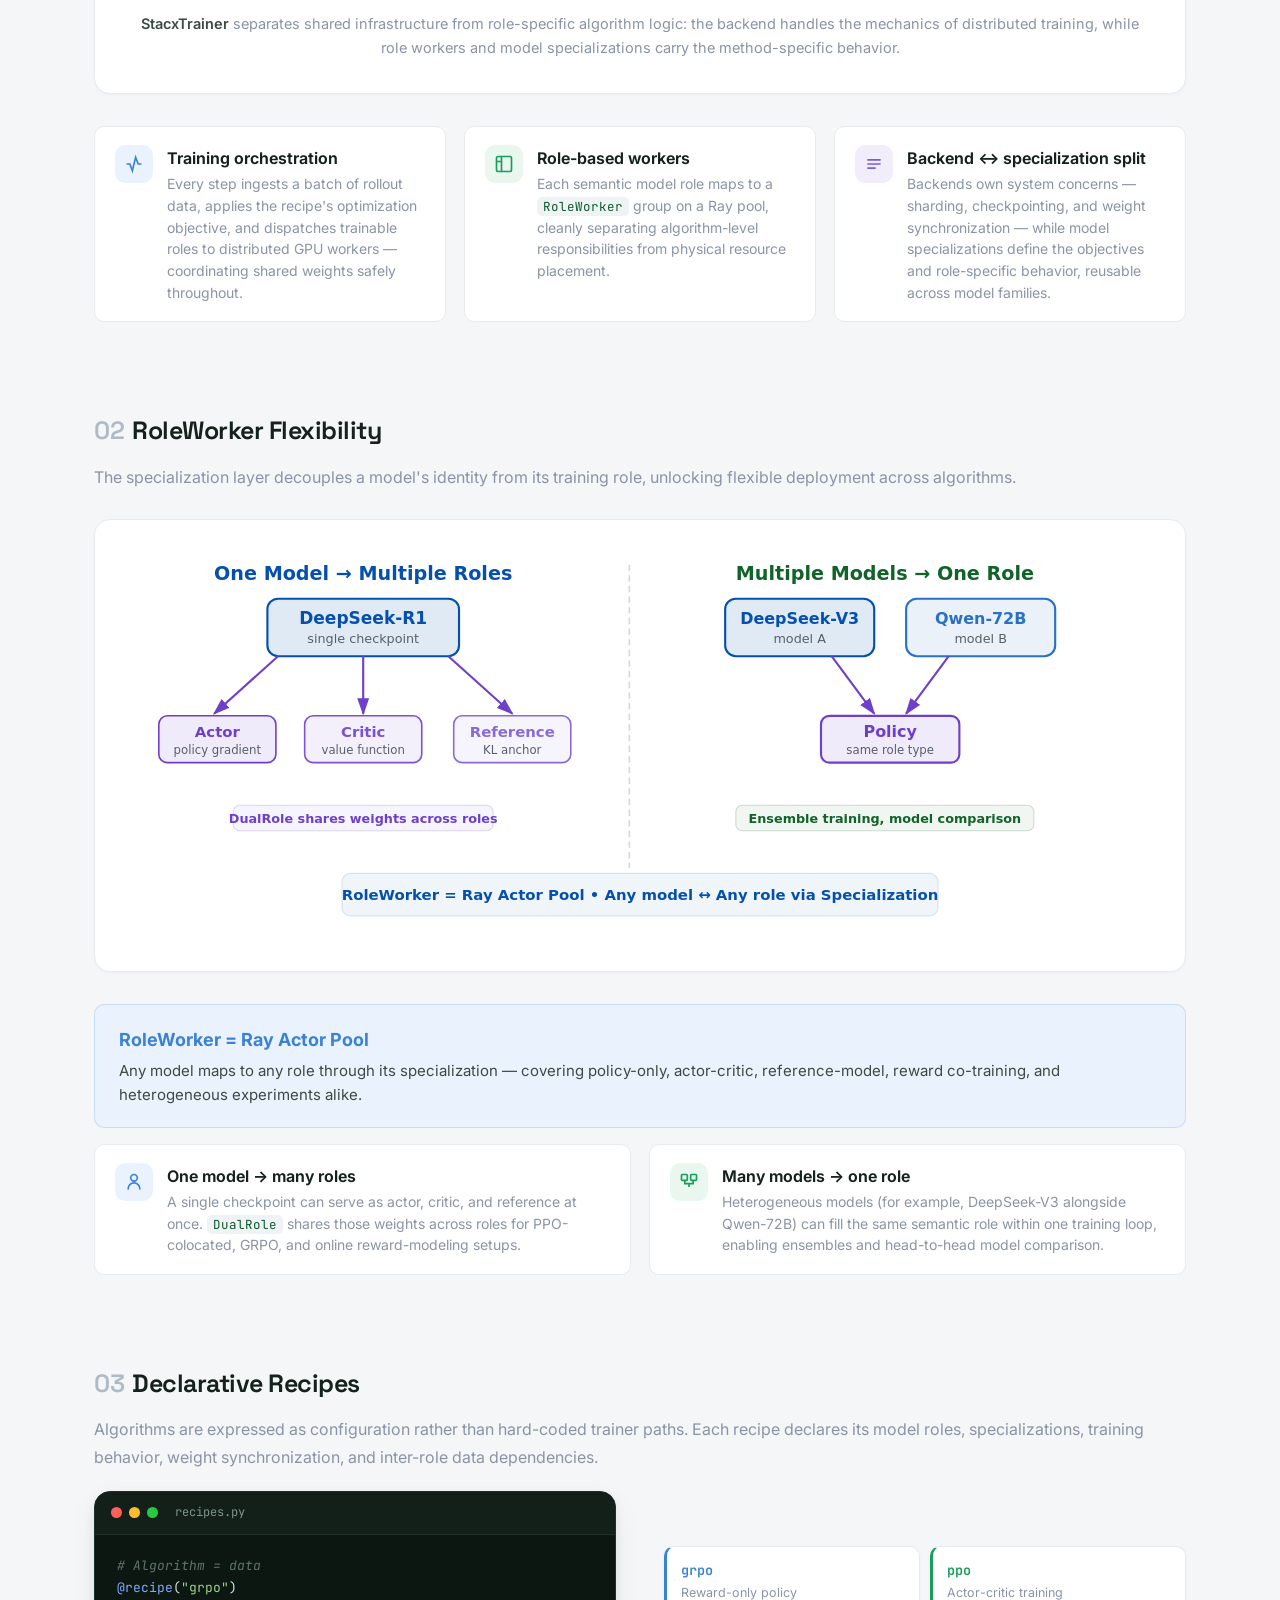
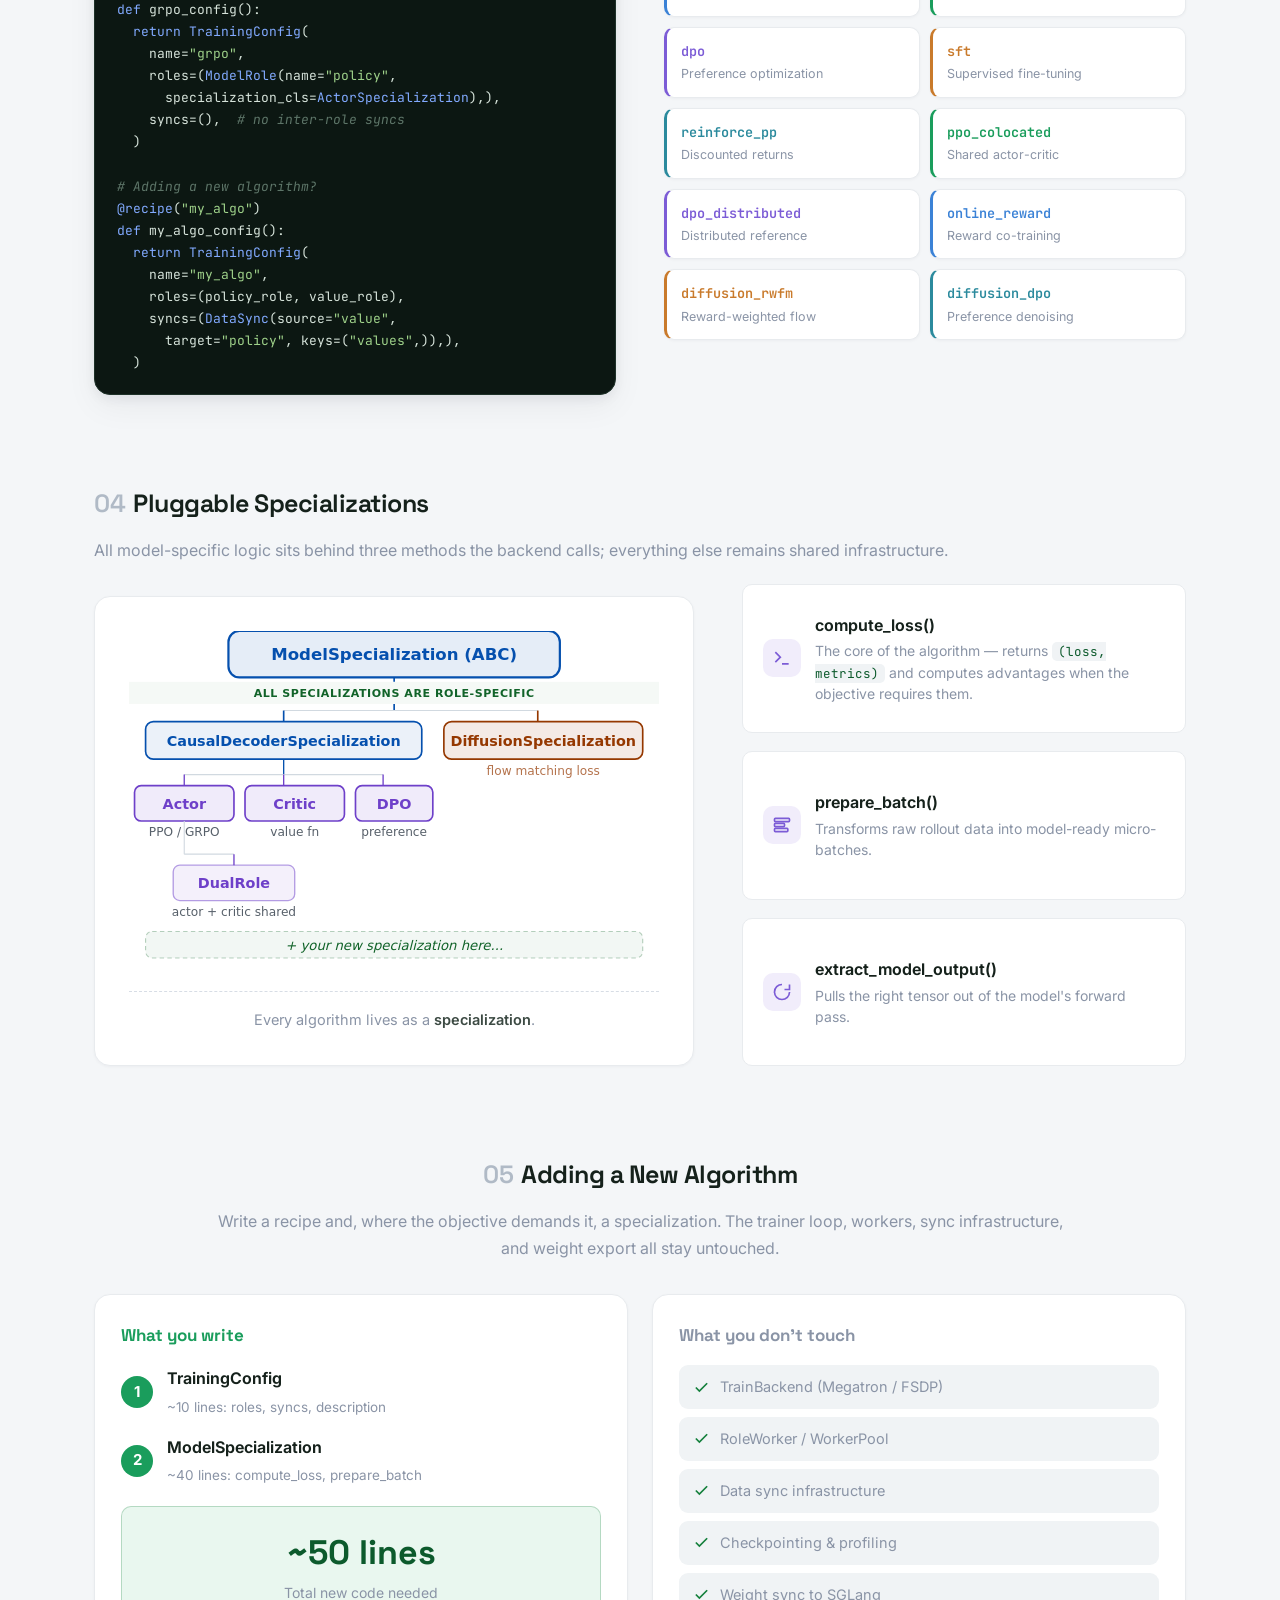
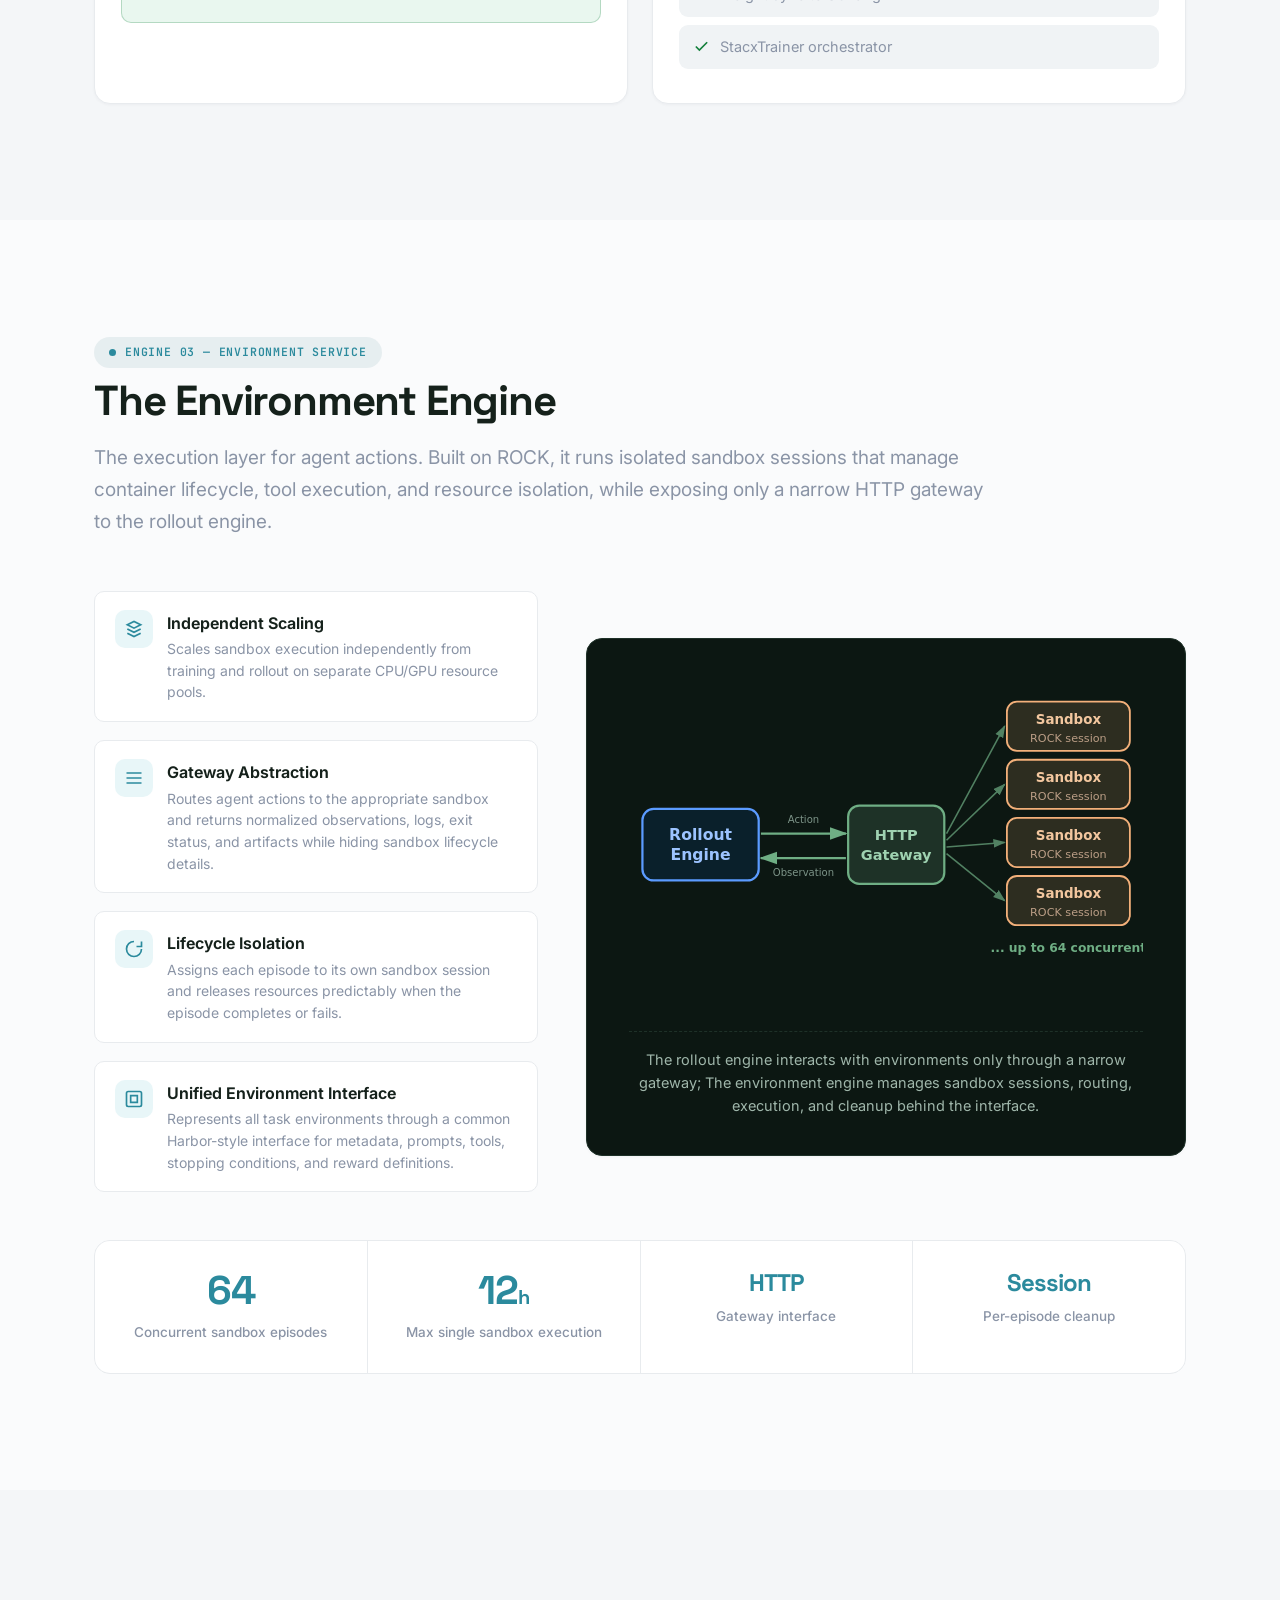
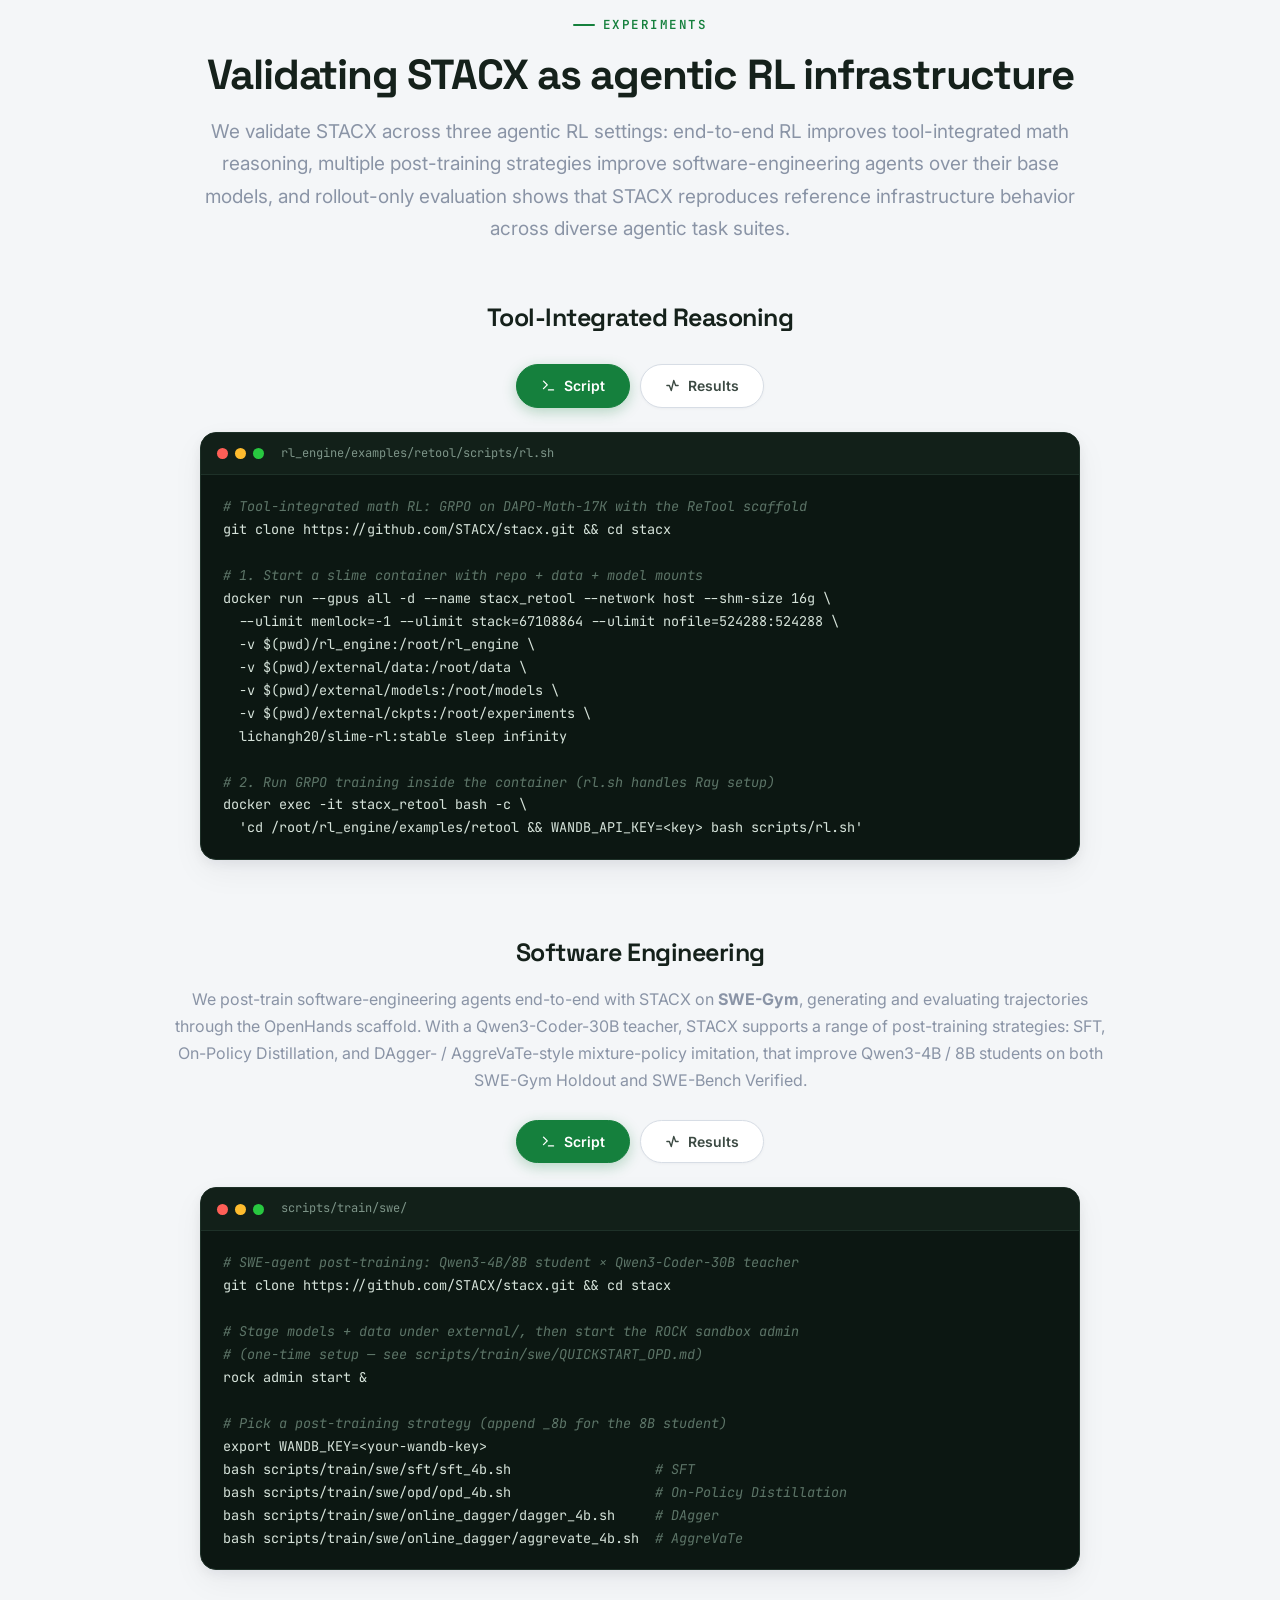
==== commit 8feff9ea: "docs: retarget URLs to stacx.github.io after org and repo rename" ====
--- a/index.html
+++ b/index.html
@@ -4,7 +4,7 @@
   <meta charset="utf-8">
   <title>STACX</title>
   <meta http-equiv="refresh" content="0; url=web/">
-  <link rel="canonical" href="https://stacx-standalonecomplex.github.io/stacx_page/web/">
+  <link rel="canonical" href="https://stacx.github.io/web/">
   <script>location.replace("web/" + location.search + location.hash);</script>
 </head>
 <body>
